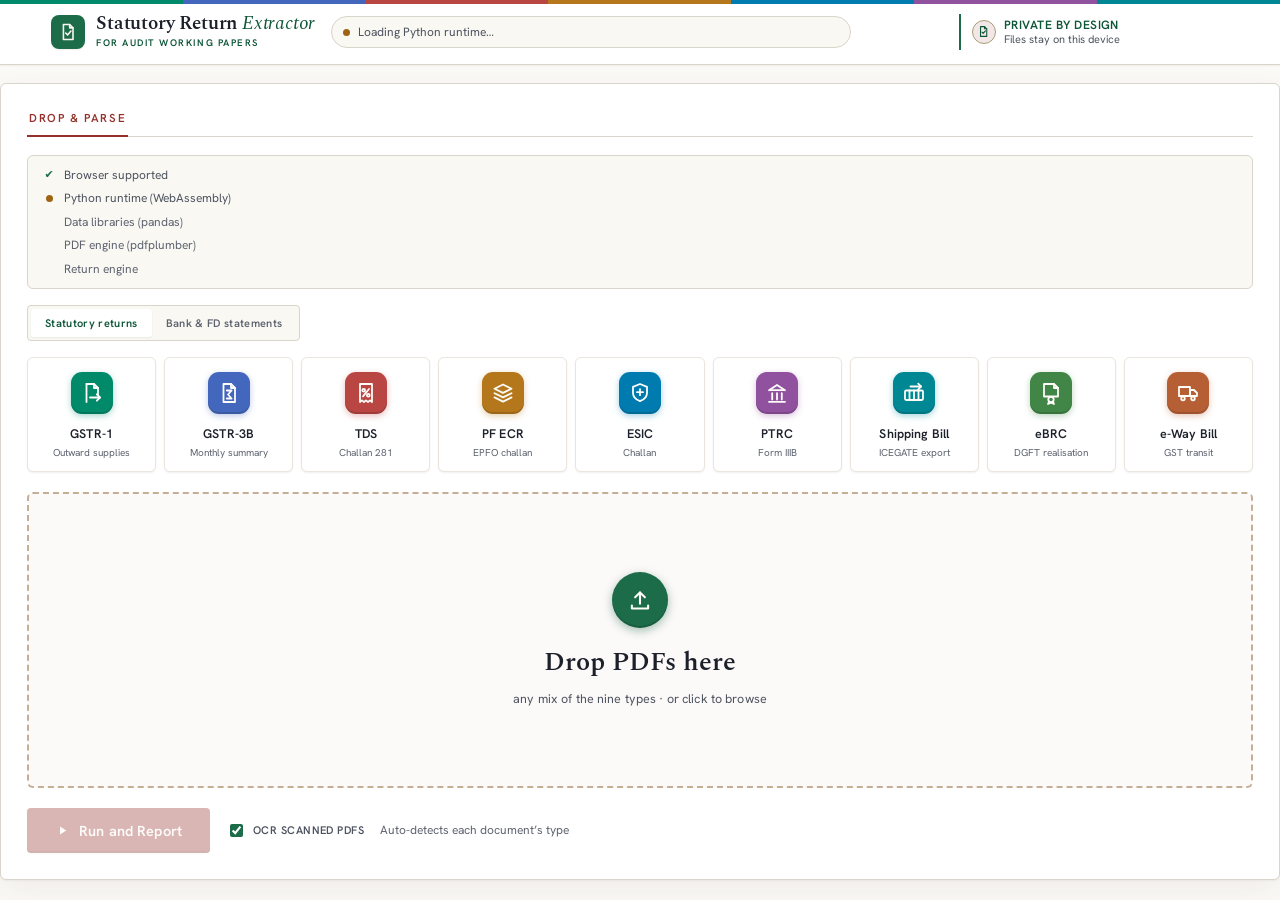
==== web_app/index.html @ 19648880 "feat: add bank statement extraction" ====
<!DOCTYPE html>
<html lang="en">
<head>
<meta charset="UTF-8">
<meta name="viewport" content="width=device-width, initial-scale=1.0">
<title>Statutory Return Extractor</title>
<meta name="description" content="Parse GSTR-1, GSTR-3B, TDS, PF, ESIC, PTRC and ICEGATE Shipping Bill PDFs into clean, verified CSV ledgers, entirely in your browser.">
<link rel="stylesheet" href="themes/prime.css">
</head>
<body>

<!-- ===== Icon sprite: one duotone glyph per document type + UI glyphs ===== -->
<svg class="sprite" aria-hidden="true" width="0" height="0" style="position:absolute">
  <defs>
    <!-- brand mark: ledger page, verified -->
    <symbol id="i-logo" viewBox="0 0 24 24">
      <path d="M6.5 3h7.5l4 4v14h-11.5z"/>
      <path d="M14 3v4h4"/>
      <path d="M9.2 13.2l2.3 2.3 4-4.6"/>
    </symbol>
    <!-- GSTR-1: outward supplies -->
    <symbol id="i-gstr1" viewBox="0 0 24 24">
      <path d="M6.5 3h7.5l4 4v6.5"/>
      <path d="M14 3v4h4"/>
      <path d="M6.5 21V3"/>
      <path d="M10 16.5h10"/>
      <path d="M16.8 13.3l3.2 3.2-3.2 3.2"/>
    </symbol>
    <!-- GSTR-3B: summary (sigma) -->
    <symbol id="i-gstr3b" viewBox="0 0 24 24">
      <path d="M6.5 3h7.5l4 4v14h-11.5z"/>
      <path d="M14 3v4h4"/>
      <path d="M9.8 9.5h4.8l-3.6 4 3.6 4H9.8"/>
    </symbol>
    <!-- TDS: challan receipt, percent -->
    <symbol id="i-tds" viewBox="0 0 24 24">
      <path d="M6 3h12v18l-2-1.6-2 1.6-2-1.6-2 1.6-2-1.6-2 1.6z"/>
      <circle cx="9.7" cy="9.2" r="1.4"/>
      <circle cx="14.3" cy="14.2" r="1.4"/>
      <path d="M15 8l-6 7.4"/>
    </symbol>
    <!-- PF: accumulation layers -->
    <symbol id="i-pf" viewBox="0 0 24 24">
      <path d="M12 3.5l8.5 4.2L12 11.9 3.5 7.7z"/>
      <path d="M3.5 12.2l8.5 4.2 8.5-4.2"/>
      <path d="M3.5 16.4l8.5 4.2 8.5-4.2"/>
    </symbol>
    <!-- ESIC: care shield -->
    <symbol id="i-esic" viewBox="0 0 24 24">
      <path d="M12 3l7 2.8v6.1c0 4-2.9 6.6-7 8.3-4.1-1.7-7-4.3-7-8.3V5.8z"/>
      <path d="M12 8.2v6"/>
      <path d="M9 11.2h6"/>
    </symbol>
    <!-- PTRC: municipal treasury -->
    <symbol id="i-ptrc" viewBox="0 0 24 24">
      <path d="M4 9.2L12 4l8 5.2"/>
      <path d="M5.5 9.2h13"/>
      <path d="M7.2 12.2v6.3M12 12.2v6.3M16.8 12.2v6.3"/>
      <path d="M4 20.8h16"/>
    </symbol>
    <!-- Shipping Bill: export container -->
    <symbol id="i-sb" viewBox="0 0 24 24">
      <rect x="3" y="9.5" width="18" height="9.5" rx="1.2"/>
      <path d="M7.5 9.5V19M12 9.5V19M16.5 9.5V19"/>
      <path d="M8.5 5.5H19"/>
      <path d="M16.2 2.7L19 5.5l-2.8 2.8"/>
    </symbol>
    <!-- e-Way Bill: goods in transit (truck) -->
    <symbol id="i-ewb" viewBox="0 0 24 24">
      <path d="M3 6h11v9H3z"/>
      <path d="M14 9h4l3 3v3h-7z"/>
      <circle cx="7" cy="17.5" r="1.8"/>
      <circle cx="17" cy="17.5" r="1.8"/>
    </symbol>
    <!-- eBRC: bank-realisation certificate, sealed -->
    <symbol id="i-ebrc" viewBox="0 0 24 24">
      <path d="M5 3h10l4 4v8.5H5z"/>
      <path d="M15 3v4h4"/>
      <circle cx="12" cy="18.5" r="2.7"/>
      <path d="M10 20.6l-1 2.4 3-1.3 3 1.3-1-2.4"/>
    </symbol>
    <symbol id="i-bank" viewBox="0 0 24 24">
      <path d="M4 9L12 4l8 5"/>
      <path d="M5 9h14M6.5 12v6M10.2 12v6M13.8 12v6M17.5 12v6M4 20h16"/>
    </symbol>
    <symbol id="i-fd" viewBox="0 0 24 24">
      <path d="M6 4h12v16H6z"/>
      <path d="M9 8h6M9 12h6M9 16h3"/>
      <circle cx="16.5" cy="16.5" r="3"/>
    </symbol>
    <!-- UI glyphs -->
    <symbol id="i-upload" viewBox="0 0 24 24">
      <path d="M12 15.5V5"/>
      <path d="M7.5 9.5L12 5l4.5 4.5"/>
      <path d="M4.5 17v2.8h15V17"/>
    </symbol>
    <symbol id="i-download" viewBox="0 0 24 24">
      <path d="M12 5v10.5"/>
      <path d="M7.5 11l4.5 4.5L16.5 11"/>
      <path d="M4.5 17v2.8h15V17"/>
    </symbol>
    <symbol id="i-csv" viewBox="0 0 24 24">
      <path d="M6.5 3h7.5l4 4v14h-11.5z"/>
      <path d="M14 3v4h4"/>
      <path d="M9.3 12h5.4M9.3 15.3h5.4M9.3 18.6h3"/>
    </symbol>
    <symbol id="i-play" viewBox="0 0 24 24">
      <path d="M8 5.5v13l10-6.5z"/>
    </symbol>
  </defs>
</svg>

<div class="edge" aria-hidden="true"></div>

<!-- ===== Top bar: brand + status + offline pledge, one slim row ===== -->
<header class="topbar">
  <div class="wrap topbar-in">
    <div class="brand">
      <span class="mark"><svg viewBox="0 0 24 24"><use href="#i-logo"/></svg></span>
      <div class="brand-txt">
        <h1 class="title">Statutory Return <em>Extractor</em></h1>
        <div class="eyebrow">For audit working papers</div>
      </div>
    </div>
    <div class="statusbar">
      <span class="dot busy" id="dot"></span>
      <span id="statusText">Loading engine…</span>
    </div>
    <div class="pledge-mini" title="Files never leave this device. No upload, no server, no network - every PDF is parsed in this browser via Python compiled to WebAssembly. Open DevTools → Network and watch it stay empty.">
      <span class="stamp" aria-hidden="true">
        <svg viewBox="0 0 24 24"><use href="#i-logo"/></svg>
      </span>
      <span class="pledge-txt">
        <b>Private by design</b>
        <span>Files stay on this device</span>
      </span>
    </div>
  </div>
</header>

<div class="wrap main-wrap">

  <!-- ===== Documents ===== -->
  <section class="sec-main" data-sec="documents">
    <div class="card drop-card">

      <div class="tabs" role="tablist" aria-label="Workspace">
        <button type="button" class="tab" id="tabDrop" role="tab" aria-selected="true" aria-controls="paneDrop">Drop &amp; parse</button>
        <button type="button" class="tab" id="tabResults" role="tab" aria-selected="false" aria-controls="paneResults" tabindex="-1" hidden>Results<span class="tab-n" id="tabResultsN"></span></button>
      </div>

      <div class="pane active" id="paneDrop" role="tabpanel" aria-labelledby="tabDrop">

      <ol id="bootDiag" class="diag" hidden></ol>

      <div class="mode-switch" role="radiogroup" aria-label="Choose document family">
        <button type="button" class="mode-btn active" data-mode="auto" role="radio" aria-checked="true">Statutory returns</button>
        <button type="button" class="mode-btn" data-mode="bank" role="radio" aria-checked="false">Bank &amp; FD statements</button>
      </div>

      <ul class="types" id="statutoryTypes" aria-label="Statutory document types handled">
        <li class="type t-gstr1"><span class="tplate"><svg viewBox="0 0 24 24"><use href="#i-gstr1"/></svg></span><b>GSTR-1</b><i>Outward supplies</i></li>
        <li class="type t-gstr3b"><span class="tplate"><svg viewBox="0 0 24 24"><use href="#i-gstr3b"/></svg></span><b>GSTR-3B</b><i>Monthly summary</i></li>
        <li class="type t-tds"><span class="tplate"><svg viewBox="0 0 24 24"><use href="#i-tds"/></svg></span><b>TDS</b><i>Challan 281</i></li>
        <li class="type t-pf"><span class="tplate"><svg viewBox="0 0 24 24"><use href="#i-pf"/></svg></span><b>PF ECR</b><i>EPFO challan</i></li>
        <li class="type t-esic"><span class="tplate"><svg viewBox="0 0 24 24"><use href="#i-esic"/></svg></span><b>ESIC</b><i>Challan</i></li>
        <li class="type t-ptrc"><span class="tplate"><svg viewBox="0 0 24 24"><use href="#i-ptrc"/></svg></span><b>PTRC</b><i>Form IIIB</i></li>
        <li class="type t-sb"><span class="tplate"><svg viewBox="0 0 24 24"><use href="#i-sb"/></svg></span><b>Shipping Bill</b><i>ICEGATE export</i></li>
        <li class="type t-ebrc"><span class="tplate"><svg viewBox="0 0 24 24"><use href="#i-ebrc"/></svg></span><b>eBRC</b><i>DGFT realisation</i></li>
        <li class="type t-ewb"><span class="tplate"><svg viewBox="0 0 24 24"><use href="#i-ewb"/></svg></span><b>e-Way Bill</b><i>GST transit</i></li>
      </ul>

      <ul class="types banking-types" id="bankingTypes" aria-label="Bank document types handled" hidden>
        <li class="type t-bank"><span class="tplate"><svg viewBox="0 0 24 24"><use href="#i-bank"/></svg></span><b>Bank Statement</b><i>Current &amp; savings</i></li>
        <li class="type t-loan"><span class="tplate"><svg viewBox="0 0 24 24"><use href="#i-bank"/></svg></span><b>Loan &amp; CC</b><i>PCFC and cash credit</i></li>
        <li class="type t-fd"><span class="tplate"><svg viewBox="0 0 24 24"><use href="#i-fd"/></svg></span><b>Fixed Deposits</b><i>Balance &amp; interest</i></li>
      </ul>

      <div id="drop" class="drop" role="button" tabindex="0" aria-label="Drop PDFs here or press Enter to browse">
        <span class="drop-ic"><svg viewBox="0 0 24 24"><use href="#i-upload"/></svg></span>
        <div class="drop-big">Drop PDFs here</div>
        <div class="drop-small" id="dropHelp">any mix of the nine types · or click to browse</div>
        <input type="file" id="picker" accept="application/pdf" multiple hidden>
      </div>

      <div id="filesBar" class="files-bar"></div>
      <div id="fileChips" class="fchips"></div>
      <div id="files" class="files"></div>

      <div class="run-row">
        <button class="btn" id="run" disabled>
          <svg viewBox="0 0 24 24" aria-hidden="true"><use href="#i-play"/></svg>
          Run and Report
        </button>
        <label class="ocr-toggle" title="Runs the bundled OCR engine in this browser only. Scanned GSTR and Shipping Bill layouts remain review-only until structured OCR is added.">
          <input type="checkbox" id="ocrEnabled" checked> OCR scanned PDFs
        </label>
        <span class="run-hint" id="runHint">Auto-detects each document’s type</span>
      </div>
      <div id="log" class="log"></div>

      </div><!-- /paneDrop -->

      <div class="pane pane-results" id="paneResults" role="tabpanel" aria-labelledby="tabResults" hidden>

        <div class="rsec">
          <div class="rsec-head">Download</div>
          <div id="results" class="results"></div>
        </div>

        <div class="rsec">
          <div class="rsec-head">Overview</div>
          <div id="kpis" class="kpis"></div>
          <div id="dashTable" class="tbl-wrap"></div>
        </div>

        <div class="rsec" id="reconSec" hidden>
          <div class="rsec-head">Reconciliation
            <span class="count" id="reconCount" aria-live="polite"></span>
          </div>
          <div id="reconTable" class="tbl-wrap"></div>
        </div>

        <div class="rsec" id="reviewSec" hidden>
          <div class="rsec-head">Review Evidence</div>
          <div id="reviewDetails" class="tbl-wrap"></div>
        </div>

        <div class="rsec">
          <div class="rsec-head">Records
            <span class="count" id="recCount" aria-live="polite"></span>
            <label class="record-filter"><select id="filterType" aria-label="Filter by return type"><option value="">All types</option></select></label>
            <label class="record-filter"><select id="filterFY" aria-label="Filter by financial year"><option value="">All years</option></select></label>
            <label class="record-filter"><select id="filterStatus" aria-label="Filter by status"><option value="">All states</option></select></label>
            <label class="flagtoggle"><input type="checkbox" id="flaggedOnly"> Flagged only</label>
          </div>
          <div id="badFiles"></div>
          <div id="recTable" class="tbl-wrap tall"></div>
        </div>

      </div><!-- /paneResults -->

    </div>
  </section>

</div><!-- /main-wrap -->

<noscript>
  <div style="max-width:640px;margin:40px auto;padding:16px;border:1px solid #c66;border-radius:8px;font-family:sans-serif">
    <b>JavaScript is disabled.</b> This tool parses PDFs entirely inside your browser and cannot work without JavaScript.
    Enable JavaScript for this site and reload.
  </div>
</noscript>
<script>
// ES5-only guard: app.js uses modern syntax and will not even parse in old
// browsers, so this check must live here and use nothing newer than ES5.
(function () {
  var msg = null;
  if (typeof WebAssembly === "undefined") {
    msg = "This browser is too old to run the in-browser PDF engine (no WebAssembly). Use a current version of Chrome, Edge, Firefox or Safari.";
  } else if (window.location.protocol === "file:") {
    msg = "Opened from a file:// URL - browsers block the engine here. Serve this folder over HTTP (e.g. `python -m http.server`) and open http://localhost:8000.";
  }
  if (msg) {
    var el = document.getElementById("statusText");
    var dot = document.getElementById("dot");
    if (el) el.textContent = msg;
    if (dot) dot.className = "dot err";
  }
})();
</script>
<script src="./pyodide/pyodide.js"></script>
<script src="./ocr/tesseract.min.js"></script>
<script src="app.js"></script>
</body>
</html>
---- web_app/themes/prime.css ----
/* ============================================================
   REGISTRY — the visual language of Indian statutory paper,
   modernised. Warm ledger stock, blue-black ink, register
   green, and the seal-maroon of a rubber stamp. One duotone
   glyph per document type. Spectral (financial serif) for
   display, Hanken Grotesk for data.
   ============================================================ */

@font-face { font-family:'Spectral'; src:url('../fonts/Spectral-400-normal-latin.woff2') format('woff2'); font-weight:400; font-style:normal; font-display:swap; }
@font-face { font-family:'Spectral'; src:url('../fonts/Spectral-500-normal-latin.woff2') format('woff2'); font-weight:500; font-style:normal; font-display:swap; }
@font-face { font-family:'Spectral'; src:url('../fonts/Spectral-600-normal-latin.woff2') format('woff2'); font-weight:600; font-style:normal; font-display:swap; }
@font-face { font-family:'Spectral'; src:url('../fonts/Spectral-700-normal-latin.woff2') format('woff2'); font-weight:700; font-style:normal; font-display:swap; }
@font-face { font-family:'Spectral'; src:url('../fonts/Spectral-400-italic-latin.woff2') format('woff2'); font-weight:400; font-style:italic; font-display:swap; }
@font-face { font-family:'Spectral'; src:url('../fonts/Spectral-300-italic-latin.woff2') format('woff2'); font-weight:300; font-style:italic; font-display:swap; }
@font-face { font-family:'Hanken Grotesk'; src:url('../fonts/HankenGrotesk-400-normal-latin.woff2') format('woff2'); font-weight:400; font-style:normal; font-display:swap; }
@font-face { font-family:'Hanken Grotesk'; src:url('../fonts/HankenGrotesk-500-normal-latin.woff2') format('woff2'); font-weight:500; font-style:normal; font-display:swap; }
@font-face { font-family:'Hanken Grotesk'; src:url('../fonts/HankenGrotesk-600-normal-latin.woff2') format('woff2'); font-weight:600; font-style:normal; font-display:swap; }

:root {
  /* clean sheet with the faintest warm cast */
  --bg:        oklch(0.986 0.005 90);
  --bg-deep:   oklch(0.970 0.008 88);
  --panel:     oklch(1 0 0);                     /* pure white card */
  --panel-2:   oklch(0.972 0.007 88);            /* zebra / hover */
  --sink:      oklch(0.978 0.006 90);            /* inset wells */
  /* ink ramp — warm blue-black, like fountain-pen ink on cream */
  --ink:       oklch(0.245 0.020 265);
  --ink-soft:  oklch(0.44 0.022 265);
  --ink-faint: oklch(0.50 0.020 265);
  /* register green: approvals, ok, the brand's quiet base */
  --green:     oklch(0.475 0.095 160);
  --green-2:   oklch(0.40 0.085 160);
  /* seal maroon: the stamp, the primary action */
  --seal:      oklch(0.46 0.135 27);
  --seal-2:    oklch(0.39 0.125 27);
  /* status */
  --ok:        var(--green);
  --amber:     oklch(0.555 0.115 68);
  --red:       oklch(0.505 0.155 26);
  /* document-type hues — deep (text/strokes) + saturated (filled plates) */
  --t-gstr1:   oklch(0.46 0.095 170);  --s-gstr1:  oklch(0.56 0.115 170);
  --t-gstr3b:  oklch(0.46 0.100 265);  --s-gstr3b: oklch(0.53 0.140 265);
  --t-tds:     oklch(0.47 0.115 25);   --s-tds:    oklch(0.55 0.150 25);
  --t-pf:      oklch(0.50 0.100 70);   --s-pf:     oklch(0.62 0.125 70);
  --t-esic:    oklch(0.47 0.100 235);  --s-esic:   oklch(0.55 0.125 235);
  --t-ptrc:    oklch(0.46 0.100 320);  --s-ptrc:   oklch(0.54 0.135 320);
  --t-sb:      oklch(0.46 0.095 205);  --s-sb:     oklch(0.56 0.115 205);
  --t-ebrc:    oklch(0.47 0.100 145);  --s-ebrc:   oklch(0.56 0.120 145);
  --t-ewb:     oklch(0.48 0.100 45);   --s-ewb:    oklch(0.58 0.125 45);
  --t-bank:    oklch(0.43 0.085 160);  --s-bank:   oklch(0.52 0.105 160);
  --t-loan:    oklch(0.43 0.090 255);  --s-loan:   oklch(0.52 0.125 255);
  --t-fd:      oklch(0.49 0.105 65);   --s-fd:     oklch(0.60 0.125 65);
  /* structure */
  --rule:      oklch(0.875 0.015 85);
  --rule-soft: oklch(0.925 0.012 85);
  --shadow:    0 1px 2px oklch(0.30 0.03 80 / .05), 0 10px 34px oklch(0.30 0.03 80 / .07);
  --shadow-sm: 0 1px 2px oklch(0.30 0.03 80 / .07);
  --radius:    6px;
  --radius-sm: 4px;
  --maxw:      1800px;
  --ease:      cubic-bezier(.22,.61,.36,1);
  --font-display:'Spectral', Georgia, serif;
  --font-body:  'Hanken Grotesk', system-ui, -apple-system, sans-serif;
}

* { box-sizing: border-box; }
html { -webkit-text-size-adjust: 100%; }
html, body { height: 100%; }
body {
  margin: 0;
  background: var(--bg);
  color: var(--ink);
  font-family: var(--font-body);
  font-size: 14px;
  line-height: 1.55;
  -webkit-font-smoothing: antialiased;
  text-rendering: optimizeLegibility;
  display: flex;
  flex-direction: column;
  min-height: 100vh;
  min-height: 100dvh;
}

/* file-folder edge: the seven type hues, always present, top of page */
.edge {
  position: fixed; inset: 0 0 auto 0; height: 4px; z-index: 10;
  background: linear-gradient(90deg,
    var(--s-gstr1) 0 14.28%, var(--s-gstr3b) 0 28.57%, var(--s-tds) 0 42.85%,
    var(--s-pf) 0 57.14%, var(--s-esic) 0 71.42%, var(--s-ptrc) 0 85.71%, var(--s-sb) 0 100%);
}

.wrap { width: 100%; max-width: var(--maxw); margin: 0 auto; padding: 0 clamp(20px, 4vw, 56px); }

/* ---- Top bar: brand + status + offline pledge, one slim row ---- */
.topbar {
  flex: none; background: var(--panel); border-bottom: 1px solid var(--rule);
  box-shadow: var(--shadow-sm);
}
.topbar-in {
  display: flex; align-items: center; gap: 16px;
  height: 64px;
}
.brand { display: flex; align-items: center; gap: 11px; flex: none; }
.mark {
  width: 34px; height: 34px; flex: none; display: grid; place-items: center;
  background: var(--green); border-radius: 8px; box-shadow: var(--shadow-sm);
}
.mark svg { width: 20px; height: 20px; fill: none; stroke: oklch(0.98 0.01 90); stroke-width: 1.9; stroke-linecap: round; stroke-linejoin: round; }
.brand-txt { display: flex; flex-direction: column; gap: 1px; }
.eyebrow {
  font-size: 9.5px; font-weight: 600; letter-spacing: .16em; text-transform: uppercase;
  color: var(--green-2); order: 2;
}
.title {
  font-family: var(--font-display); font-weight: 600; font-size: 19px;
  line-height: 1.1; letter-spacing: -.01em; margin: 0; color: var(--ink); white-space: nowrap;
}
.title em { font-style: italic; font-weight: 400; color: var(--green-2); }
.statusbar {
  display: inline-flex; align-items: center; gap: 8px;
  font-size: 12px; color: var(--ink-soft);
  padding: 6px 13px 6px 11px; background: var(--sink); border: 1px solid var(--rule);
  border-radius: 100px; flex: 1 1 260px; min-width: 0; max-width: 520px;
}
.statusbar #statusText { overflow: hidden; text-overflow: ellipsis; white-space: nowrap; }
.dot { width: 7px; height: 7px; border-radius: 50%; background: var(--ink-faint); flex: none; }
.dot.busy { background: var(--amber); animation: pulse 1.4s var(--ease) infinite; }
.dot.ok  { background: var(--ok); }
.dot.err { background: var(--red); }
@keyframes pulse { 0%,100%{ opacity:1 } 50%{ opacity:.35 } }

/* Privacy stays visible without competing with the product name. */
.pledge-mini {
  display: flex; align-items: center; gap: 8px; margin-left: auto;
  min-width: 250px; padding: 4px 0 4px 11px; flex: 0 1 270px; cursor: help;
  border-left: 2px solid var(--green);
}
.stamp {
  flex: none; width: 24px; height: 24px; border-radius: 50%;
  background: color-mix(in oklch, var(--green) 12%, var(--panel));
  border: 1px solid color-mix(in oklch, var(--green) 58%, var(--panel));
  color: var(--green-2); display: grid; place-items: center;
}
.stamp svg { width: 13px; height: 13px; fill: none; stroke: currentColor; stroke-width: 2; stroke-linecap: round; stroke-linejoin: round; }
.pledge-txt {
  display: flex; flex-direction: column; gap: 1px; min-width: 0;
  font-size: 11px; line-height: 1.2; color: var(--ink-soft);
  overflow: hidden; text-overflow: ellipsis; white-space: nowrap;
}
.pledge-txt b { color: var(--green-2); font-size: 12px; font-weight: 700; letter-spacing: .04em; line-height: 1.2; text-transform: uppercase; }
.pledge-txt span { overflow: hidden; text-overflow: ellipsis; }

/* ---- Main workspace: fills all remaining height below the topbar ---- */
.main-wrap { flex: 1; min-height: 0; display: flex; flex-direction: column; padding: 18px 0 20px; }
.sec-main { flex: 1; min-height: 0; display: flex; flex-direction: column; }

/* ---- Card ---- */
.card {
  background: var(--panel); border: 1px solid var(--rule); border-radius: var(--radius);
  padding: 26px; box-shadow: var(--shadow);
}
.drop-card { display: flex; flex-direction: column; flex: 1; min-height: 0; }

/* ---- Workspace tabs: Drop | Files ---- */
.tabs { display: flex; gap: 24px; margin: -6px 0 18px; border-bottom: 1.5px solid var(--rule); }
.tab {
  appearance: none; background: none; border: none; cursor: pointer;
  padding: 6px 2px 10px; margin-bottom: -1.5px;
  font-family: var(--font-body); font-size: 11.5px; font-weight: 600; letter-spacing: .14em;
  text-transform: uppercase; color: var(--ink-faint);
  border-bottom: 2px solid transparent;
  transition: color .15s var(--ease), border-color .15s var(--ease);
}
.tab:hover { color: var(--ink-soft); }
.tab[aria-selected="true"] { color: var(--seal); border-bottom-color: var(--seal); }
.tab:focus-visible { outline: 2px solid var(--green); outline-offset: 2px; }
.tab-n {
  display: inline-block; margin-left: 7px; padding: 1px 8px; border-radius: 100px;
  font-size: 10px; font-variant-numeric: tabular-nums; letter-spacing: .02em;
  color: var(--seal); background: color-mix(in oklch, var(--seal) 10%, var(--panel));
  border: 1px solid color-mix(in oklch, var(--seal) 28%, var(--panel));
}
.tab-n:empty { display: none; }
.tab-n.tick { animation: tick .35s var(--ease); }
@keyframes tick { 40% { transform: scale(1.22); } }
.tab[hidden] { display: none; }
.pane { display: none; }
.pane.active { display: flex; flex-direction: column; flex: 1; min-height: 0; }
/* results live inside the card: the pane scrolls, the page never does */
.pane-results.active { overflow-y: auto; overscroll-behavior: contain; padding-right: 4px; }
.rsec { margin-top: 28px; }
.rsec:first-child { margin-top: 2px; }
.rsec-head {
  display: flex; align-items: center; gap: 12px;
  font-size: 11px; font-weight: 600; letter-spacing: .14em; text-transform: uppercase;
  color: var(--ink-soft); padding-bottom: 8px; margin-bottom: 14px;
  border-bottom: 1.5px solid var(--rule);
}

/* ---- Boot diagnostics: visible ✔/⏳/✖ checklist for the engine load ---- */
.diag {
  list-style: none; margin: 0 0 16px; padding: 10px 14px;
  background: var(--sink); border: 1px solid var(--rule); border-radius: var(--radius);
  font-size: 12px; display: flex; flex-direction: column; gap: 5px;
}
.diag-step { display: flex; align-items: center; gap: 8px; color: var(--ink-faint); }
.diag-step.busy { color: var(--ink-soft); }
.diag-step.ok   { color: var(--ink-soft); }
.diag-step.err  { color: var(--red); font-weight: 600; }
.diag-mark {
  flex: none; width: 14px; text-align: center; font-size: 11px;
  color: var(--ok);
}
.diag-step.busy .diag-mark {
  width: 7px; height: 7px; margin: 0 3.5px; border-radius: 50%;
  background: var(--amber); animation: pulse 1.4s var(--ease) infinite;
}
.diag-step.err .diag-mark { color: var(--red); }
.diag-reason { margin-left: 22px; font-size: 11px; color: var(--ink-faint); font-weight: 400; }

/* ---- Parser family switch ---- */
.mode-switch {
  align-self: flex-start; display: inline-flex; padding: 3px; margin: 0 0 16px;
  border: 1px solid var(--rule); border-radius: var(--radius-sm); background: var(--sink);
}
.mode-btn {
  appearance: none; border: 0; border-radius: 3px; background: transparent; cursor: pointer;
  padding: 7px 14px; color: var(--ink-faint); font-family: var(--font-body);
  font-size: 11px; font-weight: 600; letter-spacing: .03em;
}
.mode-btn:hover { color: var(--ink); }
.mode-btn.active { color: var(--green-2); background: var(--panel); box-shadow: var(--shadow-sm); }
.mode-btn:focus-visible { outline: 2px solid var(--green); outline-offset: 2px; }
.mode-btn:disabled { cursor: wait; opacity: .55; }

/* ---- Document-type tile grid: the identity ---- */
.types {
  display: grid; grid-template-columns: repeat(9, 1fr); gap: 8px;
  list-style: none; margin: 0 0 20px; padding: 0;
}
.type {
  --t: var(--ink); --s: var(--ink);
  display: flex; flex-direction: column; align-items: center; text-align: center; gap: 1px;
  padding: 14px 8px 11px; border-radius: var(--radius);
  background: var(--panel);
  border: 1px solid var(--rule-soft);
  box-shadow: var(--shadow-sm);
  transition: transform .16s var(--ease), box-shadow .16s var(--ease), border-color .16s var(--ease);
  animation: rise .45s var(--ease) both;
}
.type:hover { transform: translateY(-2px); box-shadow: var(--shadow); border-color: color-mix(in oklch, var(--s) 35%, var(--panel)); }
.type:nth-child(1) { animation-delay: .03s } .type:nth-child(2) { animation-delay: .06s }
.type:nth-child(3) { animation-delay: .09s } .type:nth-child(4) { animation-delay: .12s }
.type:nth-child(5) { animation-delay: .15s } .type:nth-child(6) { animation-delay: .18s }
.type:nth-child(7) { animation-delay: .21s }
/* filled icon plate — the saturated identity block */
.tplate {
  width: 42px; height: 42px; margin-bottom: 9px; flex: none;
  display: grid; place-items: center; border-radius: 11px;
  background: var(--s);
  box-shadow: inset 0 -2px 0 oklch(0 0 0 / .14), 0 2px 6px color-mix(in oklch, var(--s) 35%, transparent);
}
.tplate svg {
  width: 24px; height: 24px;
  fill: none; stroke: oklch(0.99 0.005 90); stroke-width: 1.8; stroke-linecap: round; stroke-linejoin: round;
}
.type b { font-size: 12.5px; font-weight: 600; color: var(--ink); letter-spacing: .01em; }
.type i { font-style: normal; font-size: 10px; color: var(--ink-faint); }
.t-gstr1  { --t: var(--t-gstr1); --s: var(--s-gstr1) }
.t-gstr3b { --t: var(--t-gstr3b); --s: var(--s-gstr3b) }
.t-tds    { --t: var(--t-tds); --s: var(--s-tds) }
.t-pf     { --t: var(--t-pf); --s: var(--s-pf) }
.t-esic   { --t: var(--t-esic); --s: var(--s-esic) }
.t-ptrc   { --t: var(--t-ptrc); --s: var(--s-ptrc) }
.t-sb     { --t: var(--t-sb); --s: var(--s-sb) }
.t-ebrc   { --t: var(--t-ebrc); --s: var(--s-ebrc) }
.t-ewb    { --t: var(--t-ewb); --s: var(--s-ewb) }
.t-bank   { --t: var(--t-bank); --s: var(--s-bank) }
.t-loan   { --t: var(--t-loan); --s: var(--s-loan) }
.t-fd     { --t: var(--t-fd); --s: var(--s-fd) }
.types.banking-types { grid-template-columns: repeat(3, minmax(180px, 1fr)); }
.types[hidden] { display: none; }
@media (max-width: 880px) {
  .types { display: flex; flex-wrap: wrap; }
  .type { flex-direction: row; text-align: left; padding: 8px 14px 8px 8px; gap: 9px; }
  .tplate { width: 32px; height: 32px; margin: 0; border-radius: 8px; }
  .tplate svg { width: 18px; height: 18px; }
  .type i { display: none; }
}

/* ---- Drop zone: the hero ---- */
.drop {
  position: relative; flex: 1; min-height: 200px;
  display: flex; flex-direction: column; align-items: center; justify-content: center;
  border: 2px dashed color-mix(in oklch, var(--green) 45%, var(--panel));
  border-radius: var(--radius);
  background: color-mix(in oklch, var(--green) 3%, var(--panel));
  padding: 30px 24px; text-align: center; cursor: pointer;
  transition: border-color .18s var(--ease), background .18s var(--ease), transform .18s var(--ease);
}
.drop:hover, .drop.over { border-color: var(--green); background: color-mix(in oklch, var(--green) 7%, var(--panel)); }
.drop.over { transform: scale(1.004); }
.drop:focus-visible { outline: 2px solid var(--green); outline-offset: 3px; }
.drop-ic {
  width: 56px; height: 56px; margin: 0 auto 14px; display: grid; place-items: center;
  background: var(--green); border-radius: 50%;
  box-shadow: inset 0 -2px 0 oklch(0 0 0 / .15), 0 3px 10px color-mix(in oklch, var(--green) 40%, transparent);
  transition: transform .18s var(--ease);
}
.drop:hover .drop-ic, .drop.over .drop-ic { transform: translateY(-2px); }
.drop-ic svg { width: 26px; height: 26px; fill: none; stroke: oklch(0.99 0.005 90); stroke-width: 1.9; stroke-linecap: round; stroke-linejoin: round; }
.drop-big { font-family: var(--font-display); font-size: 26px; font-weight: 600; color: var(--ink); }
.drop-small { margin-top: 7px; font-size: 12.5px; color: var(--ink-soft); letter-spacing: .01em; }
/* once files are picked the ceremony is over: collapse to a slim strip */
.has-files .drop {
  flex: none; min-height: 0; flex-direction: row; justify-content: flex-start;
  gap: 14px; padding: 13px 18px; text-align: left;
}
.has-files .drop-ic { width: 36px; height: 36px; margin: 0; }
.has-files .drop-ic svg { width: 18px; height: 18px; }
.has-files .drop-big { font-family: var(--font-body); font-size: 14px; font-weight: 600; }
.has-files .drop-small { margin: 0 0 0 auto; }

/* ---- Picked files ---- */
.files-bar {
  display: flex; justify-content: space-between; align-items: baseline; gap: 12px;
  margin-top: 16px;
}
.files-bar:empty { display: none; }
/* aggregate per-type chips: "58 TDS · 4 review" at a glance */
.fchips { display: flex; flex-wrap: wrap; gap: 6px; margin-top: 12px; }
.fchips:empty { display: none; }
.fchip {
  display: inline-flex; align-items: center; gap: 5px;
  font-size: 10.5px; font-weight: 600; letter-spacing: .05em; text-transform: uppercase;
  padding: 3px 10px; border-radius: 100px;
  color: var(--t, var(--ink-soft));
  background: color-mix(in oklch, var(--s, var(--ink-faint)) 10%, var(--panel));
  border: 1px solid color-mix(in oklch, var(--s, var(--ink-faint)) 30%, var(--panel));
  font-variant-numeric: tabular-nums;
}
.fchip.review { --t: var(--amber); --s: var(--amber); }
.fchip.err    { --t: var(--red);   --s: var(--red); }
.files-n { font-size: 12px; color: var(--ink-faint); font-variant-numeric: tabular-nums; }
.clear-all {
  appearance: none; background: none; border: none; padding: 0; cursor: pointer;
  font-family: var(--font-body); font-size: 11px; font-weight: 600; letter-spacing: .06em;
  text-transform: uppercase; color: var(--ink-soft); text-decoration: underline;
  text-underline-offset: 3px; text-decoration-color: var(--rule);
}
.clear-all:hover { color: var(--red); text-decoration-color: currentColor; }
.clear-all:focus-visible { outline: 2px solid var(--green); outline-offset: 2px; }
.files {
  display: flex; flex-direction: column; gap: 1px; margin-top: 12px;
  flex: 0 1 auto; min-height: 90px;
  max-height: 300px; overflow-y: auto; overscroll-behavior: contain;
  padding-right: 2px;
}
.files:empty { display: none; }
.f {
  display: flex; align-items: center; gap: 12px;
  padding: 8px 12px; background: var(--panel-2); border: 1px solid var(--rule-soft);
  border-radius: var(--radius-sm); font-size: 13px;
}
.f .nm { flex: 1; overflow: hidden; text-overflow: ellipsis; white-space: nowrap; }
.f .sz { color: var(--ink-faint); font-variant-numeric: tabular-nums; flex: none; }
.f .rm {
  appearance: none; flex: none; cursor: pointer; background: none; border: none;
  width: 22px; height: 22px; line-height: 1; border-radius: var(--radius-sm);
  color: var(--ink-faint); font-size: 15px; padding: 0;
  transition: color .15s var(--ease), background .15s var(--ease);
}
.f .rm:hover { color: var(--red); background: var(--sink); }
.f .rm:focus-visible { outline: 2px solid var(--green); outline-offset: 1px; }
/* detected-type badge: glyph in its hue, filled after a run */
.ftag {
  flex: none; display: inline-flex; align-items: center; gap: 6px;
  font-size: 10px; font-weight: 600; letter-spacing: .07em; text-transform: uppercase;
  padding: 3px 9px 3px 5px; border-radius: 100px;
  color: var(--t, var(--ink-faint));
  background: color-mix(in oklch, var(--s, var(--ink-faint)) 10%, var(--panel));
  border: 1px solid color-mix(in oklch, var(--s, var(--ink-faint)) 32%, var(--panel));
}
.ftag svg { width: 13px; height: 13px; fill: none; stroke: var(--s, var(--ink-faint)); stroke-width: 2; stroke-linecap: round; stroke-linejoin: round; }
.ftag.err { --t: var(--red); --s: var(--red); }

/* ---- Run row + log ---- */
.run-row { display: flex; align-items: center; gap: 16px; margin-top: 20px; }
.ocr-toggle {
  display: inline-flex; align-items: center; gap: 7px; cursor: pointer;
  font-size: 11px; font-weight: 600; letter-spacing: .04em; text-transform: uppercase; color: var(--ink-soft);
  user-select: none;
}
.ocr-toggle input { accent-color: var(--green); cursor: pointer; }
.btn {
  appearance: none; cursor: pointer; border: none;
  display: inline-flex; align-items: center; gap: 9px;
  background: var(--seal); color: oklch(0.98 0.008 85);
  font-family: var(--font-body); font-weight: 600;
  font-size: 14.5px; letter-spacing: .01em; padding: 13px 28px; border-radius: var(--radius-sm);
  box-shadow: var(--shadow-sm), inset 0 -2px 0 oklch(0 0 0 / .18);
  transition: transform .15s var(--ease), background .18s var(--ease), box-shadow .18s var(--ease);
}
.btn svg { width: 15px; height: 15px; fill: currentColor; stroke: none; }
.btn:hover:not(:disabled) { background: var(--seal-2); transform: translateY(-1px); box-shadow: var(--shadow), inset 0 -2px 0 oklch(0 0 0 / .18); }
.btn:active:not(:disabled) { transform: translateY(0); }
.btn:focus-visible { outline: 2px solid var(--seal); outline-offset: 3px; }
.btn:disabled { opacity: .35; cursor: not-allowed; }
.run-hint { font-size: 12px; color: var(--ink-faint); }
.log {
  display: none; font-family: ui-monospace, 'Cascadia Code', Menlo, monospace; font-size: 12px;
  line-height: 1.7; color: var(--ink-soft); background: var(--sink); border: 1px solid var(--rule-soft);
  border-radius: var(--radius-sm); padding: 12px 14px; margin-top: 14px;
  max-height: 132px; overflow: auto; white-space: pre-wrap;
}
.log.show { display: block; }

/* ---- KPI row ---- */
.kpis {
  display: grid; grid-template-columns: repeat(auto-fit, minmax(120px, 1fr)); gap: 1px;
  background: var(--rule); border: 1px solid var(--rule); border-radius: var(--radius-sm);
  overflow: hidden; margin-bottom: 24px;
}
.kpi { background: var(--panel); padding: 20px 18px; }
.kpi-v { font-family: var(--font-display); font-size: 34px; font-weight: 600; line-height: 1; letter-spacing: -.02em; font-variant-numeric: tabular-nums; }
.kpi-l { margin-top: 10px; font-size: 10.5px; font-weight: 600; letter-spacing: .12em; text-transform: uppercase; color: var(--ink-faint); }
.kpi.ok .kpi-v { color: var(--ok); }
.kpi.review .kpi-v { color: var(--amber); }
.kpi.error .kpi-v { color: var(--red); }
.kpi.clickable { cursor: pointer; transition: background .15s var(--ease); }
.kpi.clickable:hover { background: var(--panel-2); }
.kpi.clickable:focus-visible { outline: 2px solid var(--green); outline-offset: -2px; }

/* ---- Tables ---- */
.tbl-wrap { overflow-x: auto; }
.tbl-wrap.tall { max-height: 62vh; overflow-y: auto; }
.tbl-wrap.tall thead th { position: sticky; top: 0; background: var(--panel); z-index: 1; }
.tbl { width: 100%; border-collapse: collapse; font-size: 13px; }
.tbl th {
  text-align: left; font-size: 10.5px; font-weight: 600; letter-spacing: .1em; text-transform: uppercase;
  color: var(--ink-faint); padding: 10px 12px; border-bottom: 1.5px solid var(--ink); white-space: nowrap;
}
.tbl td { padding: 10px 12px; border-bottom: 1px solid var(--rule-soft); white-space: nowrap; color: var(--ink); }
.tbl tbody tr:last-child td { border-bottom: none; }
.tbl tbody tr:hover { background: var(--panel-2); }
.tbl td.num { text-align: right; font-variant-numeric: tabular-nums; }
.tbl td.rev { color: var(--amber); font-weight: 600; }
.tbl td.err { color: var(--red); font-weight: 600; }
.tbl .flags { color: var(--ink-soft); font-size: 12px; white-space: normal; }
.tbl .ell { max-width: 180px; overflow: hidden; text-overflow: ellipsis; }
.tbl .src { color: var(--ink-faint); }
.tbl .ref { max-width: 130px; font-variant-numeric: tabular-nums; color: var(--ink-soft); }
.tbl .audit-score { color: var(--ink-soft); font-size: 12px; }
.evidence-btn {
  appearance: none; border: 1px solid var(--rule); border-radius: 4px; background: var(--panel);
  padding: 3px 8px; cursor: pointer; color: var(--green-2); font-family: var(--font-body);
  font-size: 10px; font-weight: 600; letter-spacing: .04em; text-transform: uppercase;
}
.evidence-btn:hover { border-color: var(--green); background: var(--panel-2); }
.evidence-btn:focus-visible { outline: 2px solid var(--green); outline-offset: 2px; }
.review-detail { border-bottom: 1px solid var(--rule-soft); padding: 10px 0; }
.review-detail:last-child { border-bottom: 0; }
.review-detail summary { cursor: pointer; color: var(--ink); font-size: 13px; }
.review-detail summary .pill { margin-right: 6px; }
.review-detail ul { margin: 10px 0; padding-left: 20px; color: var(--ink-soft); font-size: 13px; }
.review-meta { color: var(--ink-faint); font-size: 12px; margin-top: 10px; }
/* mini type glyph inside Return cells */
.tcell { display: inline-flex; align-items: center; gap: 7px; }
.tcell svg { width: 15px; height: 15px; flex: none; fill: none; stroke: var(--s, var(--ink-soft)); stroke-width: 1.9; stroke-linecap: round; stroke-linejoin: round; }

/* ---- Document-kind badges (Return / Challan / Payment / Arrears) ---- */
.kcell {
  display: inline-block; padding: 1px 8px; border-radius: 5px;
  font-size: 10px; font-weight: 600; letter-spacing: .04em;
  border: 1px solid var(--rule); color: var(--ink-soft); background: var(--sink);
}
.kcell.k-return  { color: var(--green-2); border-color: color-mix(in oklch, var(--green-2) 35%, var(--panel)); background: color-mix(in oklch, var(--green-2) 8%, var(--panel)); }
.kcell.k-challan { color: var(--seal);    border-color: color-mix(in oklch, var(--seal) 35%, var(--panel));    background: color-mix(in oklch, var(--seal) 8%, var(--panel)); }
.kcell.k-payment { color: var(--amber);   border-color: color-mix(in oklch, var(--amber) 38%, var(--panel));   background: color-mix(in oklch, var(--amber) 12%, var(--panel)); }
.kcell.k-arrears { color: var(--ink-faint); }

/* ---- Status pills ---- */
.pill {
  display: inline-block; padding: 2px 9px; font-size: 10.5px; font-weight: 600; letter-spacing: .04em;
  border-radius: 100px; border: 1px solid currentColor; color: var(--ink-faint);
}
.pill.ok     { color: var(--ok);    background: color-mix(in oklch, var(--ok) 9%, var(--panel)); }
.pill.review { color: var(--amber); background: color-mix(in oklch, var(--amber) 12%, var(--panel)); }
.pill.error  { color: var(--red);   background: color-mix(in oklch, var(--red) 9%, var(--panel)); }

/* ---- Records count ---- */
.count { font-size: 11.5px; color: var(--ink-faint); font-variant-numeric: tabular-nums; white-space: nowrap; }

/* ---- Unreadable files ---- */
#badFiles:not(:empty) { margin-bottom: 18px; }
.bad-head {
  font-size: 10.5px; font-weight: 600; letter-spacing: .1em; text-transform: uppercase;
  color: var(--ink-faint); padding-bottom: 8px; border-bottom: 1.5px solid var(--rule);
}
.bad {
  display: flex; align-items: baseline; gap: 12px; padding: 9px 0;
  border-bottom: 1px solid var(--rule-soft); font-size: 12.5px;
}
.bad .pill { flex: none; }
.bad-nm { flex: none; max-width: 220px; overflow: hidden; text-overflow: ellipsis; white-space: nowrap; }
.bad-why { color: var(--ink-soft); }

/* ---- Flagged-only toggle ---- */
.flagtoggle {
  margin-left: auto; display: inline-flex; align-items: center; gap: 7px; cursor: pointer;
  font-size: 11px; font-weight: 600; letter-spacing: .04em; text-transform: uppercase; color: var(--ink-soft);
  user-select: none;
}
.flagtoggle input { accent-color: var(--green); cursor: pointer; }
.record-filter select {
  min-height: 28px; max-width: 130px; border: 1px solid var(--rule); border-radius: 4px;
  background: var(--panel); color: var(--ink-soft); padding: 3px 22px 3px 7px;
  font-family: var(--font-body); font-size: 10px; font-weight: 600; letter-spacing: .03em;
  text-transform: uppercase;
}
.record-filter select:focus-visible { outline: 2px solid var(--green); outline-offset: 2px; }

/* ---- Downloads ---- */
.results { display: none; flex-direction: column; border: 1px solid var(--rule-soft); border-radius: var(--radius-sm); }
.results.show { display: flex; }
.dl {
  display: flex; align-items: center; gap: 16px;
  padding: 16px 22px; border-bottom: 1px solid var(--rule-soft);
}
.dl:last-child { border-bottom: none; }
.dl-ic {
  width: 38px; height: 38px; flex: none; display: grid; place-items: center;
  background: var(--sink); border: 1px solid var(--rule-soft); border-radius: var(--radius-sm);
}
.dl-ic svg { width: 20px; height: 20px; fill: none; stroke: var(--green-2); stroke-width: 1.7; stroke-linecap: round; stroke-linejoin: round; }
.dl .n { flex: 1; font-family: var(--font-display); font-size: 16px; font-weight: 500; color: var(--ink); }
.dl .n .s { display: block; margin-top: 3px; font-family: var(--font-body); font-size: 11.5px; font-weight: 400; color: var(--ink-faint); letter-spacing: 0; }
.dl a {
  flex: none; text-decoration: none; font-size: 12.5px; font-weight: 600; color: var(--green-2);
  border: 1px solid var(--rule); border-radius: var(--radius-sm); padding: 8px 16px;
  transition: border-color .16s var(--ease), color .16s var(--ease), background .16s var(--ease);
}
.dl a:hover { border-color: var(--green); color: var(--green); background: var(--panel-2); }
.dl a:focus-visible { outline: 2px solid var(--green); outline-offset: 2px; }
/* everything-in-one-zip row sits on top, visually primary */
.dl-all { background: color-mix(in oklch, var(--green) 5%, var(--panel)); border-bottom: 1px solid var(--rule); }
.dl-all .dl-ic { background: var(--green); border-color: var(--green); }
.dl-all .dl-ic svg { stroke: oklch(0.99 0.005 90); }
.dl-all .btn {
  padding: 10px 20px; font-size: 13px;
  color: oklch(0.98 0.008 85); border: none;
}
.dl-all .btn:hover { color: oklch(0.98 0.008 85); border-color: transparent; background: var(--seal-2); }
.dl-all .btn svg { fill: none; stroke: currentColor; stroke-width: 1.9; stroke-linecap: round; stroke-linejoin: round; }

/* ---- Reveal on state change ---- */
.pane-results.active { animation: rise .4s var(--ease) both; }
@keyframes rise { from { opacity: 0; transform: translateY(8px); } to { opacity: 1; transform: none; } }

/* ---- Responsive ---- */
@media (max-width: 1020px) {
  .drop-card { flex: none; }
  .pane-results.active { overflow: visible; padding-right: 0; }
  .drop { min-height: 170px; }
}
@media (max-width: 780px) {
  .topbar-in { height: auto; flex-wrap: wrap; padding: 12px 0; row-gap: 10px; }
  .pledge-mini { margin-left: 0; order: 3; flex-basis: 100%; }
  .pledge-txt { max-width: none; white-space: normal; }
}
@media (max-width: 560px) {
  .card { padding: 18px; }
  .title { font-size: 16px; }
  .has-files .drop { flex-wrap: wrap; }
  .has-files .drop-small { margin: 0; flex-basis: 100%; }
  .dl-all { flex-wrap: wrap; }
  .run-row { flex-direction: column; align-items: stretch; }
  .rsec-head { flex-wrap: wrap; }
  .record-filter { flex: 1 1 30%; }
  .record-filter select { width: 100%; max-width: none; }
  .flagtoggle { margin-left: 0; }
  .btn { justify-content: center; }
  .mode-switch { align-self: stretch; }
  .mode-btn { flex: 1; padding-inline: 8px; }
}
/* short laptop screens: shave vertical chrome so the workspace still fits one screen */
@media (min-width: 1021px) and (max-height: 820px) {
  .topbar-in { height: 56px; }
  .type { padding: 10px 8px 8px; }
  .tplate { width: 36px; height: 36px; margin-bottom: 7px; }
  .tplate svg { width: 20px; height: 20px; }
  .drop { min-height: 150px; }
  .drop-ic { width: 46px; height: 46px; margin-bottom: 10px; }
  .drop-big { font-size: 22px; }
  .main-wrap { padding: 14px 0 16px; }
  .files { max-height: 180px; }
  .log { max-height: 96px; }
}
@media (prefers-reduced-motion: reduce) {
  * { animation: none !important; transition: none !important; }
}
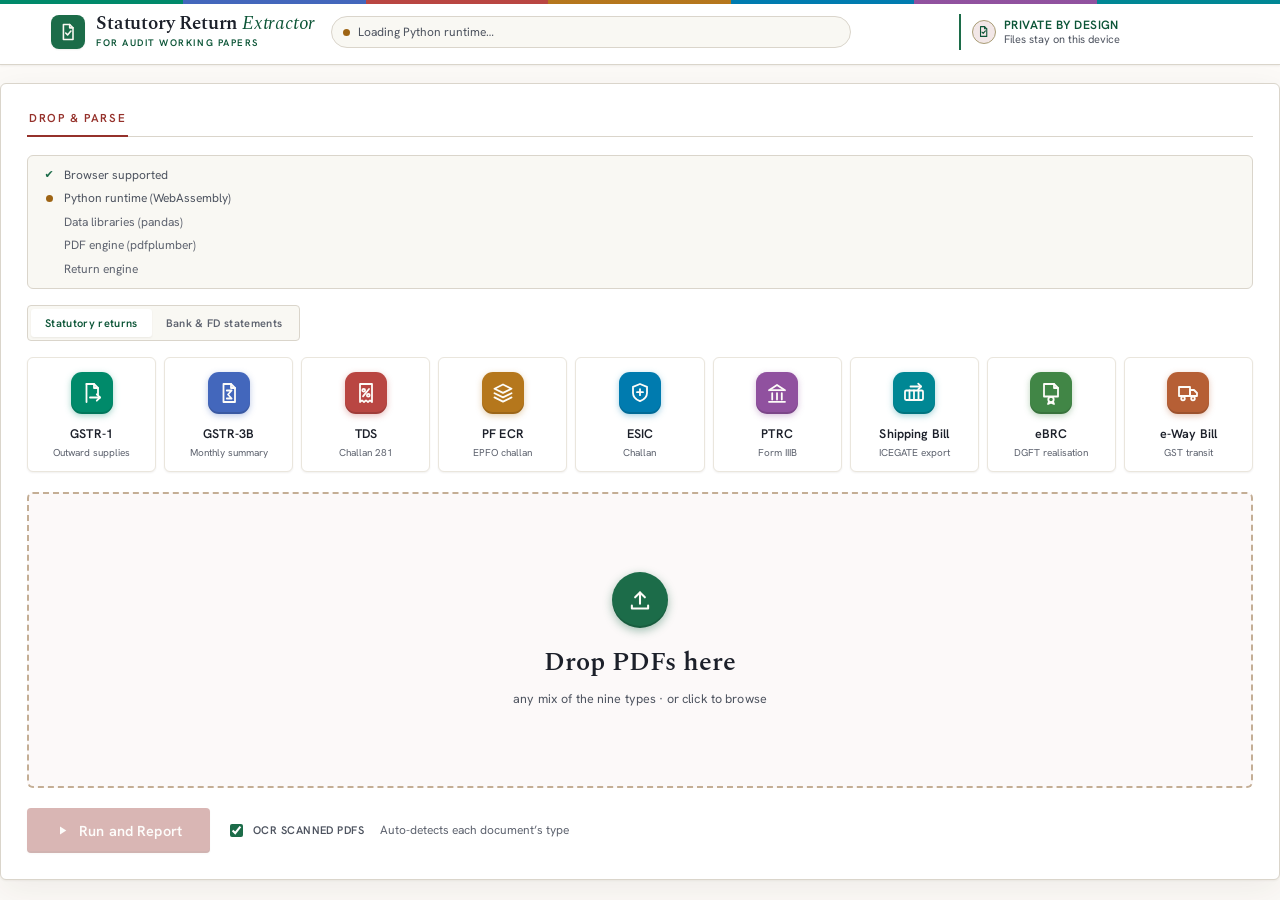
==== commit 7c4c8b9e: "fix: skip scanned shipping bills" ====
--- a/web_app/index.html
+++ b/web_app/index.html
@@ -192,7 +192,7 @@
           <svg viewBox="0 0 24 24" aria-hidden="true"><use href="#i-play"/></svg>
           Run and Report
         </button>
-        <label class="ocr-toggle" title="Runs the bundled OCR engine in this browser only. Scanned GSTR and Shipping Bill layouts remain review-only until structured OCR is added.">
+        <label class="ocr-toggle" title="Runs the bundled OCR engine in this browser only. Scanned Shipping Bills are skipped because their tables and claim values cannot be verified safely.">
           <input type="checkbox" id="ocrEnabled" checked> OCR scanned PDFs
         </label>
         <span class="run-hint" id="runHint">Auto-detects each document’s type</span>
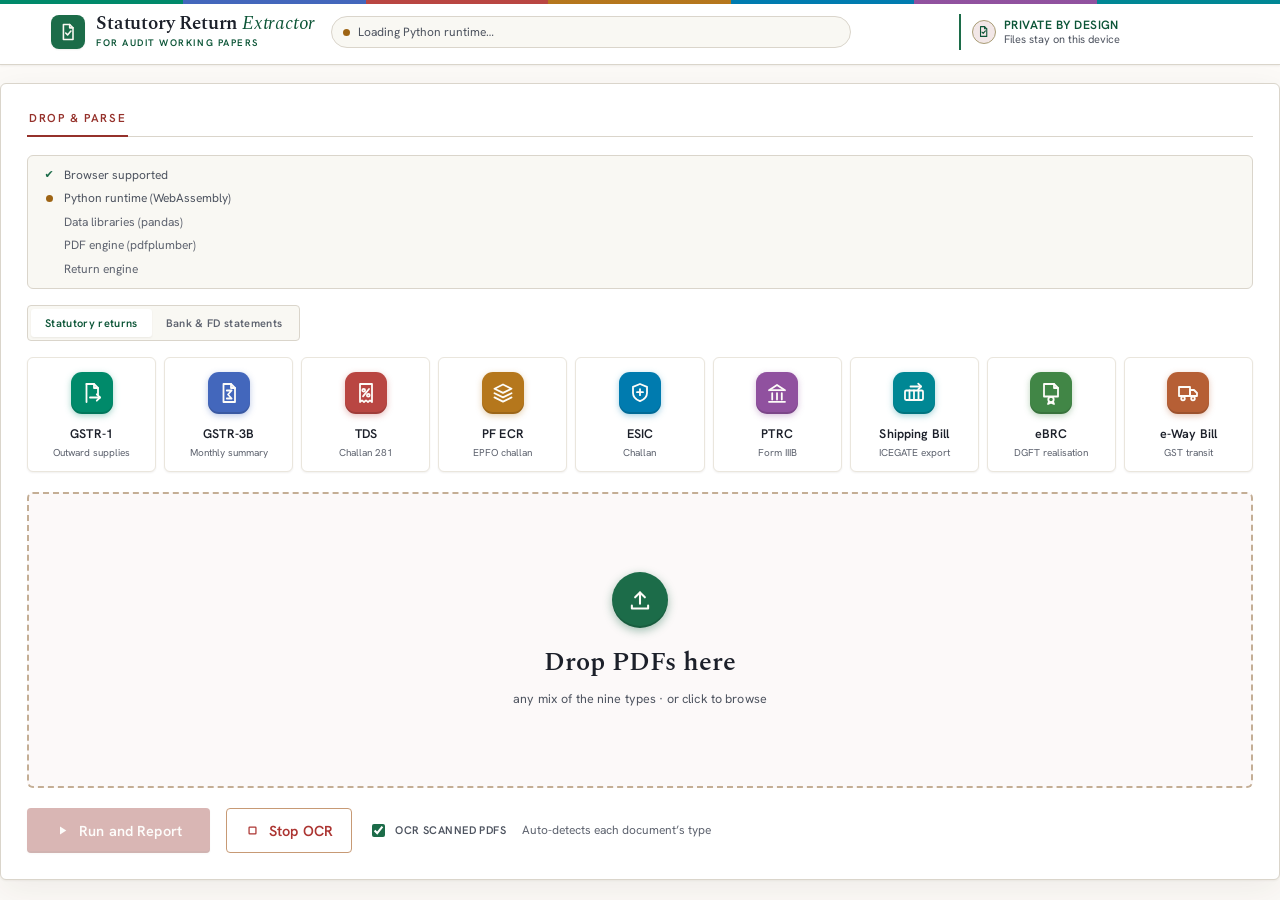
==== commit f8305d57: "perf: stop OCR after shipping bill probe" ====
--- a/web_app/index.html
+++ b/web_app/index.html
@@ -106,6 +106,9 @@
     </symbol>
     <symbol id="i-play" viewBox="0 0 24 24">
       <path d="M8 5.5v13l10-6.5z"/>
+    </symbol>
+    <symbol id="i-stop" viewBox="0 0 24 24">
+      <rect x="6.5" y="6.5" width="11" height="11" rx="1"/>
     </symbol>
   </defs>
 </svg>
@@ -191,6 +194,10 @@
         <button class="btn" id="run" disabled>
           <svg viewBox="0 0 24 24" aria-hidden="true"><use href="#i-play"/></svg>
           Run and Report
+        </button>
+        <button class="btn cancel-ocr" id="cancelOcr" type="button" hidden>
+          <svg viewBox="0 0 24 24" aria-hidden="true"><use href="#i-stop"/></svg>
+          Stop OCR
         </button>
         <label class="ocr-toggle" title="Runs the bundled OCR engine in this browser only. Scanned Shipping Bills are skipped because their tables and claim values cannot be verified safely.">
           <input type="checkbox" id="ocrEnabled" checked> OCR scanned PDFs
--- a/web_app/themes/prime.css
+++ b/web_app/themes/prime.css
@@ -406,6 +406,15 @@
 .btn:active:not(:disabled) { transform: translateY(0); }
 .btn:focus-visible { outline: 2px solid var(--seal); outline-offset: 3px; }
 .btn:disabled { opacity: .35; cursor: not-allowed; }
+.cancel-ocr {
+  padding: 12px 18px; color: var(--red); background: var(--panel);
+  border: 1px solid color-mix(in oklch, var(--red) 42%, var(--rule));
+  box-shadow: none;
+}
+.cancel-ocr svg { fill: none; stroke: currentColor; stroke-width: 2; }
+.cancel-ocr:hover:not(:disabled) {
+  color: var(--panel); background: var(--red); box-shadow: var(--shadow-sm);
+}
 .run-hint { font-size: 12px; color: var(--ink-faint); }
 .log {
   display: none; font-family: ui-monospace, 'Cascadia Code', Menlo, monospace; font-size: 12px;
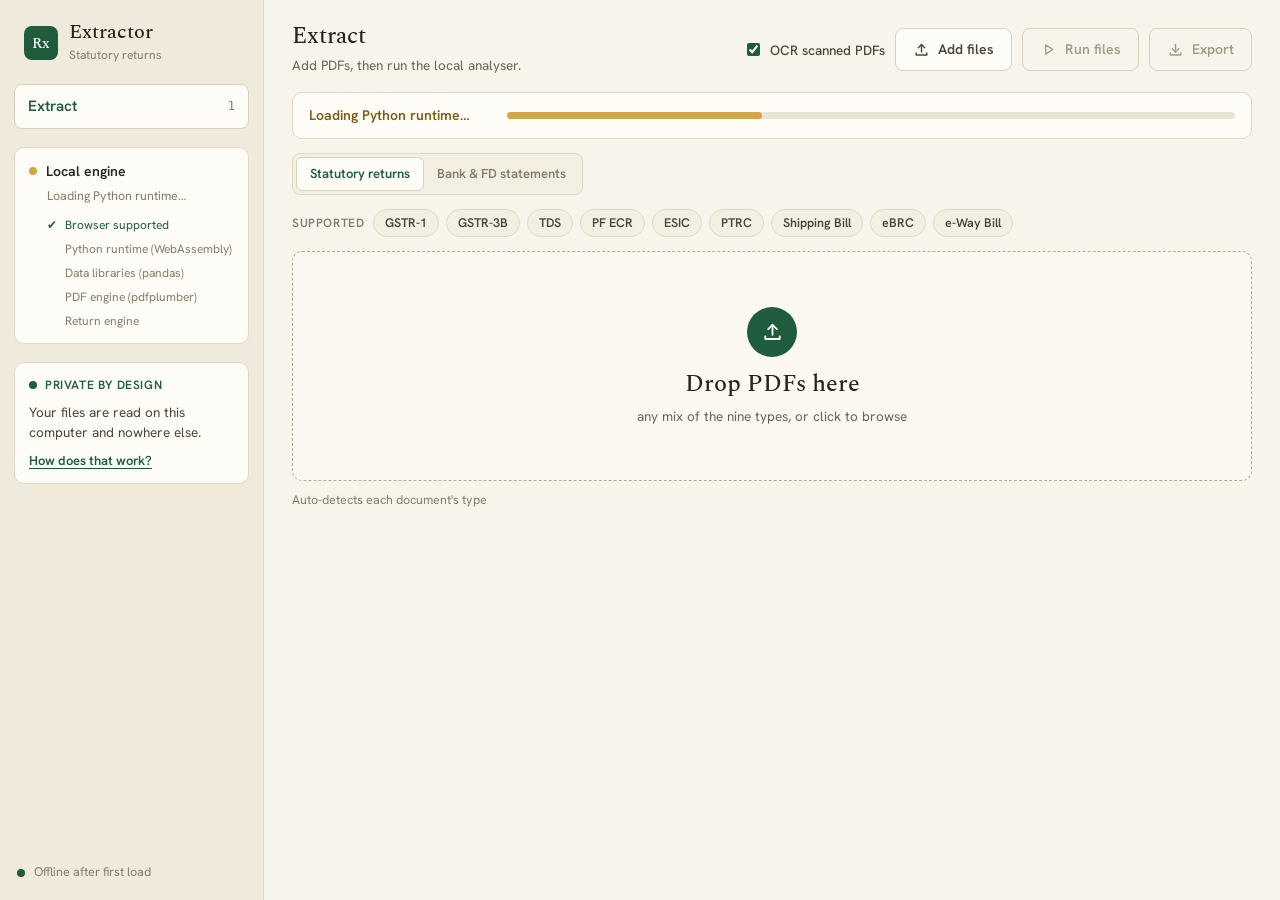
==== commit 40b5a27f: "feat: redesign extractor workspace" ====
--- a/web_app/index.html
+++ b/web_app/index.html
@@ -5,7 +5,8 @@
 <meta name="viewport" content="width=device-width, initial-scale=1.0">
 <title>Statutory Return Extractor</title>
 <meta name="description" content="Parse GSTR-1, GSTR-3B, TDS, PF, ESIC, PTRC and ICEGATE Shipping Bill PDFs into clean, verified CSV ledgers, entirely in your browser.">
-<link rel="stylesheet" href="themes/prime.css">
+<link rel="icon" href="data:,">
+<link rel="stylesheet" href="themes/workspace.css">
 </head>
 <body>
 
@@ -113,144 +114,174 @@
   </defs>
 </svg>
 
-<div class="edge" aria-hidden="true"></div>
-
-<!-- ===== Top bar: brand + status + offline pledge, one slim row ===== -->
-<header class="topbar">
-  <div class="wrap topbar-in">
+<div class="app-shell">
+  <aside class="sidebar">
     <div class="brand">
-      <span class="mark"><svg viewBox="0 0 24 24"><use href="#i-logo"/></svg></span>
-      <div class="brand-txt">
-        <h1 class="title">Statutory Return <em>Extractor</em></h1>
-        <div class="eyebrow">For audit working papers</div>
+      <span class="mark" aria-hidden="true">Rx</span>
+      <div>
+        <h1 class="title">Extractor</h1>
+        <span class="brand-sub">Statutory returns</span>
       </div>
     </div>
-    <div class="statusbar">
-      <span class="dot busy" id="dot"></span>
-      <span id="statusText">Loading engine…</span>
-    </div>
-    <div class="pledge-mini" title="Files never leave this device. No upload, no server, no network - every PDF is parsed in this browser via Python compiled to WebAssembly. Open DevTools → Network and watch it stay empty.">
-      <span class="stamp" aria-hidden="true">
-        <svg viewBox="0 0 24 24"><use href="#i-logo"/></svg>
-      </span>
-      <span class="pledge-txt">
-        <b>Private by design</b>
-        <span>Files stay on this device</span>
-      </span>
-    </div>
-  </div>
-</header>
-
-<div class="wrap main-wrap">
-
-  <!-- ===== Documents ===== -->
-  <section class="sec-main" data-sec="documents">
-    <div class="card drop-card">
-
-      <div class="tabs" role="tablist" aria-label="Workspace">
-        <button type="button" class="tab" id="tabDrop" role="tab" aria-selected="true" aria-controls="paneDrop">Drop &amp; parse</button>
-        <button type="button" class="tab" id="tabResults" role="tab" aria-selected="false" aria-controls="paneResults" tabindex="-1" hidden>Results<span class="tab-n" id="tabResultsN"></span></button>
-      </div>
-
-      <div class="pane active" id="paneDrop" role="tabpanel" aria-labelledby="tabDrop">
-
+
+    <nav class="tabs" role="tablist" aria-label="Workspace">
+      <button type="button" class="tab" id="tabDrop" role="tab" aria-selected="true" aria-controls="paneDrop">
+        <span>Extract</span><kbd>1</kbd>
+      </button>
+      <button type="button" class="tab" id="tabResults" role="tab" aria-selected="false" aria-controls="paneResults" tabindex="-1" hidden>
+        <span>Results</span><span class="tab-n" id="tabResultsN"></span>
+      </button>
+      <button type="button" class="tab" id="tabReconcile" role="tab" aria-selected="false" aria-controls="paneReconcile" tabindex="-1" hidden>
+        <span>Reconcile</span><span class="tab-n attention" id="tabReconcileN"></span>
+      </button>
+    </nav>
+
+    <section class="engine-card" aria-live="polite">
+      <div class="engine-summary">
+        <span class="dot busy" id="dot"></span>
+        <strong>Local engine</strong>
+      </div>
+      <div class="engine-status" id="statusText">Loading engine...</div>
       <ol id="bootDiag" class="diag" hidden></ol>
+    </section>
+
+    <button class="privacy-card" id="privacyOpen" type="button" aria-haspopup="dialog">
+      <span class="privacy-label"><span class="privacy-dot"></span>Private by design</span>
+      <span>Your files are read on this computer and nowhere else.</span>
+      <span class="privacy-link">How does that work?</span>
+    </button>
+
+    <div class="offline-note"><span class="dot ok"></span>Offline after first load</div>
+  </aside>
+
+  <main class="workspace">
+    <section class="pane active" id="paneDrop" role="tabpanel" aria-labelledby="tabDrop">
+      <header class="view-header">
+        <div>
+          <h2>Extract</h2>
+          <p>Add PDFs, then run the local analyser.</p>
+        </div>
+        <div class="view-actions">
+          <label class="ocr-toggle" title="Runs OCR on this device. Scanned Shipping Bills are identified and skipped because their detailed values cannot be verified safely.">
+            <input type="checkbox" id="ocrEnabled" checked> OCR scanned PDFs
+          </label>
+          <button class="btn secondary" id="addFiles" type="button">
+            <svg viewBox="0 0 24 24" aria-hidden="true"><use href="#i-upload"/></svg>Add files
+          </button>
+          <button class="btn primary" id="run" disabled>
+            <svg viewBox="0 0 24 24" aria-hidden="true"><use href="#i-play"/></svg><span id="runLabel">Run files</span>
+          </button>
+          <button class="btn secondary cancel-ocr" id="cancelOcr" type="button" hidden>
+            <svg viewBox="0 0 24 24" aria-hidden="true"><use href="#i-stop"/></svg>Stop OCR
+          </button>
+          <button class="btn secondary" type="button" disabled title="Available after parsing">
+            <svg viewBox="0 0 24 24" aria-hidden="true"><use href="#i-download"/></svg>Export
+          </button>
+        </div>
+      </header>
+
+      <div class="activity-strip" id="activityStrip" hidden>
+        <span id="activityText">Working...</span>
+        <span class="activity-track" aria-hidden="true"><span></span></span>
+      </div>
 
       <div class="mode-switch" role="radiogroup" aria-label="Choose document family">
         <button type="button" class="mode-btn active" data-mode="auto" role="radio" aria-checked="true">Statutory returns</button>
         <button type="button" class="mode-btn" data-mode="bank" role="radio" aria-checked="false">Bank &amp; FD statements</button>
       </div>
 
-      <ul class="types" id="statutoryTypes" aria-label="Statutory document types handled">
-        <li class="type t-gstr1"><span class="tplate"><svg viewBox="0 0 24 24"><use href="#i-gstr1"/></svg></span><b>GSTR-1</b><i>Outward supplies</i></li>
-        <li class="type t-gstr3b"><span class="tplate"><svg viewBox="0 0 24 24"><use href="#i-gstr3b"/></svg></span><b>GSTR-3B</b><i>Monthly summary</i></li>
-        <li class="type t-tds"><span class="tplate"><svg viewBox="0 0 24 24"><use href="#i-tds"/></svg></span><b>TDS</b><i>Challan 281</i></li>
-        <li class="type t-pf"><span class="tplate"><svg viewBox="0 0 24 24"><use href="#i-pf"/></svg></span><b>PF ECR</b><i>EPFO challan</i></li>
-        <li class="type t-esic"><span class="tplate"><svg viewBox="0 0 24 24"><use href="#i-esic"/></svg></span><b>ESIC</b><i>Challan</i></li>
-        <li class="type t-ptrc"><span class="tplate"><svg viewBox="0 0 24 24"><use href="#i-ptrc"/></svg></span><b>PTRC</b><i>Form IIIB</i></li>
-        <li class="type t-sb"><span class="tplate"><svg viewBox="0 0 24 24"><use href="#i-sb"/></svg></span><b>Shipping Bill</b><i>ICEGATE export</i></li>
-        <li class="type t-ebrc"><span class="tplate"><svg viewBox="0 0 24 24"><use href="#i-ebrc"/></svg></span><b>eBRC</b><i>DGFT realisation</i></li>
-        <li class="type t-ewb"><span class="tplate"><svg viewBox="0 0 24 24"><use href="#i-ewb"/></svg></span><b>e-Way Bill</b><i>GST transit</i></li>
-      </ul>
-
-      <ul class="types banking-types" id="bankingTypes" aria-label="Bank document types handled" hidden>
-        <li class="type t-bank"><span class="tplate"><svg viewBox="0 0 24 24"><use href="#i-bank"/></svg></span><b>Bank Statement</b><i>Current &amp; savings</i></li>
-        <li class="type t-loan"><span class="tplate"><svg viewBox="0 0 24 24"><use href="#i-bank"/></svg></span><b>Loan &amp; CC</b><i>PCFC and cash credit</i></li>
-        <li class="type t-fd"><span class="tplate"><svg viewBox="0 0 24 24"><use href="#i-fd"/></svg></span><b>Fixed Deposits</b><i>Balance &amp; interest</i></li>
-      </ul>
+      <div class="supported-row">
+        <span class="supported-label">Supported</span>
+        <ul class="types" id="statutoryTypes" aria-label="Statutory document types handled">
+          <li class="type">GSTR-1</li><li class="type">GSTR-3B</li><li class="type">TDS</li>
+          <li class="type">PF ECR</li><li class="type">ESIC</li><li class="type">PTRC</li>
+          <li class="type">Shipping Bill</li><li class="type">eBRC</li><li class="type">e-Way Bill</li>
+        </ul>
+        <ul class="types" id="bankingTypes" aria-label="Bank document types handled" hidden>
+          <li class="type">Bank statement</li><li class="type">Loan &amp; CC</li><li class="type">Fixed deposits</li>
+        </ul>
+      </div>
 
       <div id="drop" class="drop" role="button" tabindex="0" aria-label="Drop PDFs here or press Enter to browse">
         <span class="drop-ic"><svg viewBox="0 0 24 24"><use href="#i-upload"/></svg></span>
         <div class="drop-big">Drop PDFs here</div>
-        <div class="drop-small" id="dropHelp">any mix of the nine types · or click to browse</div>
+        <div class="drop-small" id="dropHelp">any mix of the nine types, or click to browse</div>
         <input type="file" id="picker" accept="application/pdf" multiple hidden>
       </div>
 
-      <div id="filesBar" class="files-bar"></div>
+      <div class="queue-head" id="filesBar"></div>
       <div id="fileChips" class="fchips"></div>
-      <div id="files" class="files"></div>
-
-      <div class="run-row">
-        <button class="btn" id="run" disabled>
-          <svg viewBox="0 0 24 24" aria-hidden="true"><use href="#i-play"/></svg>
-          Run and Report
+      <div class="files-table" id="filesTable">
+        <div class="files-columns"><span>File</span><span>Type</span><span>Status</span><span>Size</span><span></span></div>
+        <div id="files" class="files"></div>
+      </div>
+      <span class="run-hint" id="runHint">Auto-detects each document's type</span>
+      <div id="log" class="log"></div>
+    </section>
+
+    <section class="pane pane-results" id="paneResults" role="tabpanel" aria-labelledby="tabResults" hidden>
+      <header class="view-header">
+        <div><h2>Results</h2><p>Review the ledger before exporting the workbook.</p></div>
+        <a class="btn primary export-link" id="exportWorkbook" aria-disabled="true">
+          <svg viewBox="0 0 24 24" aria-hidden="true"><use href="#i-download"/></svg>Export workbook
+        </a>
+      </header>
+
+      <div id="results" class="results"></div>
+      <div id="kpis" class="kpis"></div>
+
+      <section class="rsec">
+        <div class="rsec-head">Overview</div>
+        <div id="dashTable" class="tbl-wrap table-frame"></div>
+      </section>
+
+      <section class="rsec" id="reviewSec" hidden>
+        <div class="rsec-head">Review evidence</div>
+        <div id="reviewDetails" class="review-list"></div>
+      </section>
+
+      <section class="rsec">
+        <div class="rsec-head records-head">
+          <span>Records</span><span class="count" id="recCount" aria-live="polite"></span>
+          <label class="record-filter"><select id="filterType" aria-label="Filter by return type"><option value="">All types</option></select></label>
+          <label class="record-filter"><select id="filterFY" aria-label="Filter by financial year"><option value="">All years</option></select></label>
+          <label class="record-filter"><select id="filterStatus" aria-label="Filter by status"><option value="">All states</option></select></label>
+          <label class="flagtoggle"><input type="checkbox" id="flaggedOnly"> Flagged only</label>
+        </div>
+        <div id="badFiles"></div>
+        <div id="recTable" class="tbl-wrap tall table-frame"></div>
+      </section>
+    </section>
+
+    <section class="pane pane-reconcile" id="paneReconcile" role="tabpanel" aria-labelledby="tabReconcile" hidden>
+      <header class="view-header">
+        <div><h2>Reconcile</h2><p>Declared and paid amounts are compared by head and period. Mismatches appear first.</p></div>
+        <button class="btn secondary" type="button" disabled title="Export from Results after reviewing mismatches">
+          <svg viewBox="0 0 24 24" aria-hidden="true"><use href="#i-download"/></svg>Export
         </button>
-        <button class="btn cancel-ocr" id="cancelOcr" type="button" hidden>
-          <svg viewBox="0 0 24 24" aria-hidden="true"><use href="#i-stop"/></svg>
-          Stop OCR
-        </button>
-        <label class="ocr-toggle" title="Runs the bundled OCR engine in this browser only. Scanned Shipping Bills are skipped because their tables and claim values cannot be verified safely.">
-          <input type="checkbox" id="ocrEnabled" checked> OCR scanned PDFs
-        </label>
-        <span class="run-hint" id="runHint">Auto-detects each document’s type</span>
-      </div>
-      <div id="log" class="log"></div>
-
-      </div><!-- /paneDrop -->
-
-      <div class="pane pane-results" id="paneResults" role="tabpanel" aria-labelledby="tabResults" hidden>
-
-        <div class="rsec">
-          <div class="rsec-head">Download</div>
-          <div id="results" class="results"></div>
-        </div>
-
-        <div class="rsec">
-          <div class="rsec-head">Overview</div>
-          <div id="kpis" class="kpis"></div>
-          <div id="dashTable" class="tbl-wrap"></div>
-        </div>
-
-        <div class="rsec" id="reconSec" hidden>
-          <div class="rsec-head">Reconciliation
-            <span class="count" id="reconCount" aria-live="polite"></span>
-          </div>
-          <div id="reconTable" class="tbl-wrap"></div>
-        </div>
-
-        <div class="rsec" id="reviewSec" hidden>
-          <div class="rsec-head">Review Evidence</div>
-          <div id="reviewDetails" class="tbl-wrap"></div>
-        </div>
-
-        <div class="rsec">
-          <div class="rsec-head">Records
-            <span class="count" id="recCount" aria-live="polite"></span>
-            <label class="record-filter"><select id="filterType" aria-label="Filter by return type"><option value="">All types</option></select></label>
-            <label class="record-filter"><select id="filterFY" aria-label="Filter by financial year"><option value="">All years</option></select></label>
-            <label class="record-filter"><select id="filterStatus" aria-label="Filter by status"><option value="">All states</option></select></label>
-            <label class="flagtoggle"><input type="checkbox" id="flaggedOnly"> Flagged only</label>
-          </div>
-          <div id="badFiles"></div>
-          <div id="recTable" class="tbl-wrap tall"></div>
-        </div>
-
-      </div><!-- /paneResults -->
-
-    </div>
-  </section>
-
-</div><!-- /main-wrap -->
+      </header>
+      <section class="rsec reconcile-section" id="reconSec" hidden>
+        <div class="rsec-head">Comparison <span class="count" id="reconCount" aria-live="polite"></span></div>
+        <div id="reconTable" class="tbl-wrap table-frame"></div>
+      </section>
+      <div class="empty-state" id="reconEmpty">Run files to see reconciliations.</div>
+    </section>
+  </main>
+</div>
+
+<dialog class="privacy-dialog" id="privacyDialog" aria-labelledby="privacyTitle">
+  <button class="dialog-close" id="privacyClose" type="button" aria-label="Close">&times;</button>
+  <span class="dialog-eyebrow">Private by design</span>
+  <h2 id="privacyTitle">Your documents stay on this device.</h2>
+  <p>The analyser is downloaded to your browser. When you add a PDF, it moves only into the browser's working memory. There is no document upload and no server-side processing.</p>
+  <ol>
+    <li><b>Add PDFs.</b> They remain in this browser tab.</li>
+    <li><b>Run the analyser.</b> WebAssembly and local OCR use your computer's processor.</li>
+    <li><b>Download Excel.</b> The workbook is created locally for you.</li>
+    <li><b>Close the tab.</b> The working document data is discarded.</li>
+  </ol>
+  <div class="privacy-proof"><span class="dot ok"></span>The analyser keeps working after the first load even when the internet is disconnected.</div>
+</dialog>
 
 <noscript>
   <div style="max-width:640px;margin:40px auto;padding:16px;border:1px solid #c66;border-radius:8px;font-family:sans-serif">
--- a/web_app/themes/workspace.css
+++ b/web_app/themes/workspace.css
@@ -0,0 +1,324 @@
+@font-face { font-family: 'Spectral'; src: url('../fonts/Spectral-500-normal-latin.woff2') format('woff2'); font-weight: 500; font-style: normal; font-display: swap; }
+@font-face { font-family: 'Hanken Grotesk'; src: url('../fonts/HankenGrotesk-400-normal-latin.woff2') format('woff2'); font-weight: 400; font-style: normal; font-display: swap; }
+@font-face { font-family: 'Hanken Grotesk'; src: url('../fonts/HankenGrotesk-500-normal-latin.woff2') format('woff2'); font-weight: 500; font-style: normal; font-display: swap; }
+@font-face { font-family: 'Hanken Grotesk'; src: url('../fonts/HankenGrotesk-600-normal-latin.woff2') format('woff2'); font-weight: 600; font-style: normal; font-display: swap; }
+
+:root {
+  --canvas: #f7f4eb;
+  --panel: #fdfcf7;
+  --sidebar: #efeadb;
+  --inset: #f3efe2;
+  --border: #e0d9c5;
+  --control-border: #d8d1bc;
+  --ink: #26231c;
+  --body: #4a4538;
+  --muted: #6b6455;
+  --faint: #847d6b;
+  --disabled: #a49b85;
+  --green: #1f5c3d;
+  --green-dark: #164329;
+  --green-wash: #eef3ec;
+  --green-border: #cfdcd0;
+  --green-pill: #e7efe4;
+  --amber: #d3a544;
+  --amber-text: #7d5a10;
+  --amber-wash: #faf3e2;
+  --amber-pill: #f0dfbc;
+  --error: #8a3a2e;
+  --font-display: 'Spectral', Georgia, serif;
+  --font-body: 'Hanken Grotesk', system-ui, sans-serif;
+  --font-mono: 'Cascadia Mono', 'SFMono-Regular', Consolas, monospace;
+}
+
+* { box-sizing: border-box; }
+[hidden] { display: none !important; }
+html { min-width: 320px; height: 100%; -webkit-text-size-adjust: 100%; }
+body {
+  min-height: 100%; margin: 0; overflow: hidden;
+  background: var(--canvas); color: var(--ink);
+  font: 400 14px/1.5 var(--font-body);
+  -webkit-font-smoothing: antialiased;
+}
+button, input, select { font: inherit; }
+button, a, [role='button'] { -webkit-tap-highlight-color: transparent; }
+.sprite { position: absolute; }
+
+.app-shell { display: grid; grid-template-columns: 264px minmax(0, 1fr); min-height: 100vh; min-height: 100dvh; }
+.sidebar {
+  min-height: 0; padding: 22px 14px 18px; overflow-y: auto;
+  background: var(--sidebar); border-right: 1px solid var(--border);
+  display: flex; flex-direction: column; gap: 0;
+}
+.brand { display: flex; align-items: center; gap: 11px; padding: 0 10px 20px; }
+.mark {
+  width: 34px; height: 34px; flex: none; display: grid; place-items: center;
+  border-radius: 8px; background: var(--green); color: #fff;
+  font: 500 15px/1 var(--font-display);
+}
+.title { margin: 0; font: 500 20px/1.05 var(--font-display); letter-spacing: 0; }
+.brand-sub { display: block; margin-top: 3px; color: var(--faint); font-size: 12px; }
+
+.tabs { display: flex; flex-direction: column; gap: 3px; }
+.tab {
+  width: 100%; min-height: 44px; padding: 10px 13px;
+  border: 1px solid transparent; border-radius: 8px; background: transparent;
+  color: var(--body); cursor: pointer; text-align: left;
+  display: flex; align-items: center; justify-content: space-between; gap: 12px;
+  font-weight: 600; font-size: 15px;
+}
+.tab:hover { background: rgba(253, 252, 247, .55); }
+.tab[aria-selected='true'] { background: var(--panel); border-color: var(--control-border); color: var(--green); }
+.tab:focus-visible, .btn:focus-visible, .privacy-card:focus-visible, .drop:focus-visible,
+.clear-all:focus-visible, .evidence-btn:focus-visible, select:focus-visible {
+  outline: 2px solid var(--green); outline-offset: 2px;
+}
+.tab kbd { color: var(--faint); background: transparent; font: 500 12px var(--font-mono); }
+.tab-n {
+  min-width: 26px; padding: 2px 9px; border-radius: 100px;
+  background: var(--border); color: var(--body); text-align: center;
+  font: 600 12px var(--font-body);
+}
+.tab-n:empty { display: none; }
+.tab-n.attention { color: var(--amber-text); background: var(--amber-pill); }
+
+.engine-card, .privacy-card {
+  margin-top: 18px; padding: 13px 14px; border: 1px solid var(--border);
+  border-radius: 10px; background: var(--panel); color: var(--body);
+}
+.engine-summary { display: flex; align-items: center; gap: 9px; color: var(--ink); font-size: 14px; }
+.engine-status { margin: 5px 0 0 18px; color: var(--faint); font-size: 12.5px; line-height: 1.4; }
+.dot { width: 8px; height: 8px; flex: none; border-radius: 50%; background: var(--faint); }
+.dot.ok { background: var(--green); }
+.dot.err { background: var(--error); }
+.dot.busy { background: var(--amber); animation: pulse 1.2s ease-in-out infinite; }
+@keyframes pulse { 50% { opacity: .35; } }
+
+.diag { list-style: none; margin: 12px 0 0 18px; padding: 0; display: flex; flex-direction: column; gap: 6px; }
+.diag-step { color: var(--faint); font-size: 12px; }
+.diag-step.ok { color: var(--green); }
+.diag-step.err { color: var(--error); }
+.diag-mark { display: inline-block; width: 18px; }
+.diag-reason { margin: 4px 0 0 18px; color: var(--error); line-height: 1.4; }
+
+.privacy-card { width: 100%; cursor: pointer; text-align: left; display: flex; flex-direction: column; gap: 8px; }
+.privacy-card:hover { border-color: var(--green-border); background: var(--green-wash); }
+.privacy-label {
+  display: flex; align-items: center; gap: 8px; color: var(--green);
+  font-size: 12px; font-weight: 600; letter-spacing: .6px; text-transform: uppercase;
+}
+.privacy-dot { width: 8px; height: 8px; border-radius: 50%; background: var(--green); }
+.privacy-card > span:nth-child(2) { font-size: 13.5px; line-height: 1.5; }
+.privacy-link { color: var(--green); font-size: 13px; font-weight: 600; text-decoration: underline; text-underline-offset: 3px; }
+.offline-note { margin-top: auto; padding: 18px 3px 0; display: flex; align-items: center; gap: 9px; color: var(--faint); font-size: 12.5px; }
+
+.workspace { min-width: 0; height: 100vh; height: 100dvh; overflow: hidden; }
+.pane { height: 100%; overflow-y: auto; padding: 24px 28px 36px; }
+.pane:not(.active) { display: none; }
+.view-header { display: flex; align-items: center; justify-content: space-between; gap: 24px; margin-bottom: 16px; }
+.view-header h2 { margin: 0; font: 500 23px/1.15 var(--font-display); letter-spacing: 0; }
+.view-header p { margin: 5px 0 0; color: var(--muted); font-size: 13.5px; }
+.view-actions { display: flex; align-items: center; justify-content: flex-end; gap: 10px; flex-wrap: wrap; }
+
+.btn {
+  min-height: 42px; padding: 10px 17px; border: 1px solid var(--control-border); border-radius: 8px;
+  background: var(--panel); color: var(--body); cursor: pointer; text-decoration: none;
+  display: inline-flex; align-items: center; justify-content: center; gap: 8px;
+  font-size: 14px; font-weight: 600; white-space: nowrap;
+}
+.btn svg { width: 17px; height: 17px; fill: none; stroke: currentColor; stroke-width: 1.9; stroke-linecap: round; stroke-linejoin: round; }
+.btn.primary { background: var(--green); border-color: var(--green); color: #fff; }
+.btn.primary:hover:not(:disabled) { background: var(--green-dark); border-color: var(--green-dark); }
+.btn.secondary:hover:not(:disabled) { border-color: var(--green); color: var(--green); }
+.btn:disabled, .btn[aria-disabled='true'] { background: transparent; border-color: var(--control-border); color: var(--disabled); cursor: not-allowed; pointer-events: none; }
+.cancel-ocr { color: var(--error); }
+.ocr-toggle { display: inline-flex; align-items: center; gap: 7px; color: var(--body); cursor: pointer; font-size: 13.5px; font-weight: 500; white-space: nowrap; }
+.ocr-toggle input, .flagtoggle input { accent-color: var(--green); }
+
+.activity-strip {
+  margin-bottom: 14px; padding: 12px 16px; border: 1px solid var(--border); border-radius: 10px;
+  background: var(--panel); display: grid; grid-template-columns: minmax(180px, auto) minmax(120px, 1fr); align-items: center; gap: 18px;
+  color: var(--amber-text); font-weight: 600;
+}
+.activity-strip.error { color: var(--error); border-color: #d9bdb6; }
+.activity-track { height: 7px; overflow: hidden; border-radius: 100px; background: #eae4d3; }
+.activity-track span { display: block; width: 35%; height: 100%; border-radius: inherit; background: var(--amber); animation: activity 1.15s ease-in-out infinite; }
+@keyframes activity { from { transform: translateX(-110%); } to { transform: translateX(300%); } }
+
+.mode-switch { display: inline-flex; padding: 3px; margin-bottom: 14px; border: 1px solid var(--border); border-radius: 8px; background: var(--inset); }
+.mode-btn { min-height: 34px; padding: 6px 13px; border: 0; border-radius: 6px; background: transparent; color: var(--faint); cursor: pointer; font-size: 13px; font-weight: 600; }
+.mode-btn.active { background: var(--panel); color: var(--green); border: 1px solid var(--control-border); }
+.mode-btn:disabled { opacity: .5; cursor: wait; }
+
+.supported-row { display: flex; align-items: center; gap: 9px; margin-bottom: 14px; min-height: 28px; }
+.supported-label { color: var(--faint); font-size: 12px; font-weight: 600; letter-spacing: .6px; text-transform: uppercase; }
+.types { display: flex; flex-wrap: wrap; gap: 7px; margin: 0; padding: 0; list-style: none; }
+.type { padding: 4px 11px; border: 1px solid var(--border); border-radius: 100px; background: var(--inset); color: var(--body); font-size: 12.5px; font-weight: 600; }
+
+.drop {
+  min-height: 230px; padding: 28px; border: 1.5px dashed #bda888; border-radius: 10px;
+  background: rgba(253, 252, 247, .5); cursor: pointer; text-align: center;
+  display: flex; flex-direction: column; align-items: center; justify-content: center;
+}
+.drop:hover, .drop.over { border-color: var(--green); background: var(--green-wash); }
+.drop-ic { width: 50px; height: 50px; margin-bottom: 13px; border-radius: 50%; background: var(--green); color: #fff; display: grid; place-items: center; }
+.drop-ic svg { width: 23px; height: 23px; fill: none; stroke: currentColor; stroke-width: 1.9; stroke-linecap: round; stroke-linejoin: round; }
+.drop-big { font: 500 24px/1.2 var(--font-display); }
+.drop-small { margin-top: 7px; color: var(--muted); font-size: 13.5px; }
+.has-files .drop { min-height: 76px; flex-direction: row; justify-content: flex-start; gap: 12px; padding: 12px 17px; text-align: left; }
+.has-files .drop-ic { width: 38px; height: 38px; margin: 0; }
+.has-files .drop-ic svg { width: 18px; height: 18px; }
+.has-files .drop-big { font: 600 14px var(--font-body); }
+.has-files .drop-small { margin: 0 0 0 auto; }
+
+.queue-head { margin-top: 15px; display: flex; align-items: center; justify-content: space-between; gap: 12px; }
+.queue-head:empty, .fchips:empty { display: none; }
+.files-n { color: var(--body); font-size: 13.5px; font-weight: 600; }
+.clear-all { padding: 5px 0; border: 0; background: none; color: var(--muted); cursor: pointer; font-size: 12.5px; font-weight: 600; text-decoration: underline; text-underline-offset: 3px; }
+.clear-all:hover { color: var(--error); }
+.fchips { display: flex; flex-wrap: wrap; gap: 7px; margin-top: 10px; }
+.fchip, .ftag, .pill {
+  display: inline-flex; align-items: center; gap: 5px; padding: 3px 9px;
+  border: 1px solid var(--border); border-radius: 100px; background: var(--inset);
+  color: var(--body); font-size: 12px; font-weight: 600;
+}
+.fchip.review, .pill.review { background: var(--amber-pill); border-color: var(--amber); color: var(--amber-text); }
+.fchip.err, .ftag.err, .pill.error { background: transparent; border-color: #d9bdb6; color: var(--error); }
+.pill.ok { background: var(--green-pill); border-color: var(--green-border); color: var(--green); }
+.ftag svg { width: 14px; height: 14px; fill: none; stroke: currentColor; stroke-width: 1.9; }
+
+.files-table { margin-top: 12px; overflow: hidden; border: 1px solid var(--border); border-radius: 10px; background: var(--panel); }
+.files-table:has(.files:empty) { display: none; }
+.files-columns, .f { display: grid; grid-template-columns: minmax(220px, 1fr) 130px 140px 80px 36px; gap: 12px; align-items: center; }
+.files-columns { padding: 10px 16px; background: var(--inset); color: var(--faint); font-size: 12px; font-weight: 600; letter-spacing: .5px; text-transform: uppercase; }
+.files { max-height: 280px; overflow-y: auto; }
+.f { min-height: 49px; padding: 9px 16px; border-top: 1px solid #f0ebdc; color: var(--body); }
+.f:first-child { border-top: 0; }
+.f:hover { background: #faf8f0; }
+.f .nm { overflow: hidden; text-overflow: ellipsis; white-space: nowrap; }
+.f .sz { grid-column: 4; text-align: right; color: var(--faint); font-family: var(--font-mono); font-size: 12.5px; }
+.f .rm { width: 28px; height: 28px; border: 1px solid transparent; border-radius: 7px; background: transparent; color: var(--faint); cursor: pointer; font-size: 17px; }
+.f:hover .rm { border-color: var(--control-border); background: var(--panel); }
+.f .rm:hover { color: var(--error); }
+.ftag { justify-self: start; }
+.file-status { color: var(--faint); font-size: 13px; }
+.file-status.ok { color: var(--green); font-weight: 600; }
+.file-status.review { color: var(--amber-text); font-weight: 600; }
+.run-hint { display: block; margin-top: 10px; color: var(--faint); font-size: 12.5px; }
+.log { display: none; max-height: 130px; overflow: auto; margin-top: 12px; padding: 12px 14px; border: 1px solid var(--border); border-radius: 8px; background: var(--inset); color: var(--body); white-space: pre-wrap; font: 12px/1.65 var(--font-mono); }
+.log.show { display: block; }
+
+.results { display: none; margin-bottom: 14px; }
+.results.show { display: block; }
+.result-ready { padding: 12px 18px; border: 1px solid var(--green-border); border-radius: 10px; background: var(--green-wash); color: var(--green); display: flex; justify-content: space-between; gap: 18px; font-weight: 600; }
+.result-ready span:last-child { color: var(--body); font-weight: 400; }
+.export-link[aria-disabled='false'] { pointer-events: auto; }
+
+.kpis { display: grid; grid-template-columns: repeat(auto-fit, minmax(120px, 1fr)); gap: 1px; margin-bottom: 20px; border: 1px solid var(--border); border-radius: 10px; overflow: hidden; background: var(--border); }
+.kpi { min-width: 0; padding: 14px 16px; background: var(--panel); }
+.kpi-v { overflow: hidden; text-overflow: ellipsis; font: 500 25px/1.1 var(--font-display); font-variant-numeric: tabular-nums; }
+.kpi-l { margin-top: 5px; color: var(--faint); font-size: 12px; font-weight: 600; letter-spacing: .6px; text-transform: uppercase; }
+.kpi.ok .kpi-v { color: var(--green); }
+.kpi.review .kpi-v { color: var(--amber-text); }
+.kpi.error .kpi-v { color: var(--error); }
+.kpi.clickable { cursor: pointer; }
+.kpi.clickable:hover { background: #faf8f0; }
+
+.rsec { margin-top: 22px; }
+.rsec-head { min-height: 34px; margin-bottom: 10px; display: flex; align-items: center; gap: 10px; color: var(--faint); font-size: 12.5px; font-weight: 600; letter-spacing: .6px; text-transform: uppercase; }
+.records-head { flex-wrap: wrap; }
+.records-head .count { margin-right: auto; }
+.count { color: var(--muted); font-weight: 400; letter-spacing: 0; text-transform: none; }
+.table-frame { border: 1px solid var(--border); border-radius: 10px; background: var(--panel); }
+.tbl-wrap { overflow-x: auto; }
+.tbl-wrap.tall { max-height: 55vh; overflow: auto; }
+.tbl { width: 100%; border-collapse: collapse; font-size: 13.5px; }
+.tbl th { padding: 10px 13px; background: var(--inset); color: var(--faint); border-bottom: 1px solid var(--border); text-align: left; white-space: nowrap; font-size: 12px; font-weight: 600; letter-spacing: .5px; text-transform: uppercase; }
+.tbl td { padding: 11px 13px; border-bottom: 1px solid #f0ebdc; color: var(--body); white-space: nowrap; }
+.tbl tbody tr:last-child td { border-bottom: 0; }
+.tbl tbody tr:hover { background: #faf8f0; }
+.tbl-wrap.tall thead th { position: sticky; top: 0; z-index: 1; }
+.tbl td.num { text-align: right; font-family: var(--font-mono); font-variant-numeric: tabular-nums; }
+.tbl td.rev { color: var(--amber-text); font-weight: 600; }
+.tbl td.err { color: var(--error); font-weight: 600; }
+.tbl .ell { max-width: 180px; overflow: hidden; text-overflow: ellipsis; }
+.tbl .flags { max-width: 280px; color: var(--muted); white-space: normal; }
+.tbl .src, .tbl .audit-score { color: var(--faint); }
+.tcell { display: inline-flex; align-items: center; gap: 7px; color: var(--body); font-weight: 600; }
+.tcell svg { width: 15px; height: 15px; fill: none; stroke: var(--green); stroke-width: 1.9; stroke-linecap: round; stroke-linejoin: round; }
+.kcell { display: inline-block; padding: 2px 8px; border: 1px solid var(--border); border-radius: 100px; background: var(--inset); color: var(--body); font-size: 12px; font-weight: 600; }
+.evidence-btn { min-height: 28px; padding: 3px 9px; border: 1px solid var(--control-border); border-radius: 7px; background: var(--panel); color: var(--green); cursor: pointer; font-size: 12px; font-weight: 600; }
+.review-list { overflow: hidden; border: 1px solid var(--border); border-radius: 10px; background: var(--panel); }
+.review-detail { padding: 12px 16px; border-bottom: 1px solid #f0ebdc; }
+.review-detail:last-child { border-bottom: 0; }
+.review-detail summary { cursor: pointer; color: var(--body); font-weight: 600; }
+.review-detail ul { color: var(--muted); }
+.review-meta { margin-top: 10px; color: var(--faint); font-size: 12.5px; }
+.record-filter select { min-height: 34px; max-width: 140px; padding: 5px 26px 5px 9px; border: 1px solid var(--control-border); border-radius: 7px; background: var(--panel); color: var(--body); font-size: 12.5px; font-weight: 600; }
+.flagtoggle { display: inline-flex; align-items: center; gap: 7px; color: var(--body); cursor: pointer; font-size: 12.5px; font-weight: 600; letter-spacing: 0; text-transform: none; }
+#badFiles:not(:empty) { margin-bottom: 12px; }
+.bad-head { padding: 8px 0; color: var(--faint); font-weight: 600; }
+.bad { padding: 9px 0; border-bottom: 1px solid var(--border); display: flex; gap: 12px; align-items: baseline; }
+.bad-nm { max-width: 230px; overflow: hidden; text-overflow: ellipsis; white-space: nowrap; }
+.bad-why { color: var(--muted); }
+.empty-state { padding: 40px; border: 1px dashed var(--control-border); border-radius: 10px; color: var(--faint); text-align: center; }
+
+.privacy-dialog { width: min(620px, calc(100vw - 32px)); padding: 30px; border: 1px solid var(--border); border-radius: 10px; background: var(--panel); color: var(--body); }
+.privacy-dialog::backdrop { background: rgba(38, 35, 28, .38); }
+.privacy-dialog h2 { max-width: 480px; margin: 8px 0 12px; color: var(--ink); font: 500 27px/1.2 var(--font-display); }
+.privacy-dialog p { font-size: 15px; line-height: 1.6; }
+.privacy-dialog ol { margin: 20px 0; padding-left: 22px; display: flex; flex-direction: column; gap: 10px; }
+.dialog-eyebrow { color: var(--green); font-size: 12px; font-weight: 600; letter-spacing: .7px; text-transform: uppercase; }
+.dialog-close { position: absolute; top: 14px; right: 14px; width: 32px; height: 32px; border: 1px solid var(--control-border); border-radius: 7px; background: var(--panel); color: var(--body); cursor: pointer; font-size: 20px; }
+.privacy-proof { padding: 13px 15px; border: 1px solid var(--green-border); border-radius: 8px; background: var(--green-wash); color: var(--green); display: flex; align-items: center; gap: 9px; font-weight: 600; }
+
+@media (max-width: 1050px) {
+  .view-header { align-items: flex-start; }
+  .view-actions { max-width: 590px; }
+  .files-columns, .f { grid-template-columns: minmax(190px, 1fr) 115px 120px 72px 32px; }
+}
+@media (max-width: 820px) {
+  body { overflow: auto; }
+  .app-shell { display: block; }
+  .sidebar { position: sticky; top: 0; z-index: 5; min-height: auto; padding: 10px 14px; border: 0; border-bottom: 1px solid var(--border); overflow: visible; }
+  .brand { padding: 0; }
+  .brand-sub, .engine-card, .privacy-card, .offline-note { display: none; }
+  .tabs { position: absolute; top: 10px; right: 14px; flex-direction: row; }
+  .tab { width: auto; min-height: 38px; padding: 7px 10px; }
+  .tab kbd { display: none; }
+  .workspace { height: auto; min-height: calc(100vh - 59px); overflow: visible; }
+  .pane { height: auto; min-height: calc(100vh - 59px); padding: 20px 16px 36px; overflow: visible; }
+  .view-header { flex-direction: column; }
+  .view-actions { width: 100%; justify-content: flex-start; }
+  .supported-row { align-items: flex-start; flex-direction: column; }
+  .files-columns { display: none; }
+  .files-table { border: 0; background: transparent; }
+  .f { grid-template-columns: minmax(140px, 1fr) auto auto 28px; border: 1px solid var(--border); border-radius: 8px; margin-bottom: 7px; background: var(--panel); }
+  .f .sz { display: none; }
+  .f .rm { grid-column: 4; }
+}
+@media (max-width: 560px) {
+  .title { font-size: 17px; }
+  .mark { width: 32px; height: 32px; }
+  .tab { font-size: 13px; }
+  .tab-n { display: none; }
+  .view-actions { display: grid; grid-template-columns: 1fr 1fr; }
+  .ocr-toggle { grid-column: 1 / -1; }
+  .btn { width: 100%; }
+  .mode-switch { width: 100%; }
+  .mode-btn { flex: 1; }
+  .drop { min-height: 190px; }
+  .has-files .drop { flex-wrap: wrap; }
+  .has-files .drop-small { width: 100%; margin: 0; }
+  .files-columns, .f { grid-template-columns: minmax(120px, 1fr) auto 28px; }
+  .f .ftag { grid-column: 2; }
+  .f .file-status { display: none; }
+  .f .rm { grid-column: 3; }
+  .activity-strip { grid-template-columns: 1fr; }
+  .kpis { grid-template-columns: repeat(2, 1fr); }
+  .record-filter { flex: 1 1 44%; }
+  .record-filter select { width: 100%; max-width: none; }
+  .result-ready { flex-direction: column; }
+}
+@media (prefers-reduced-motion: reduce) {
+  *, *::before, *::after { scroll-behavior: auto !important; animation: none !important; transition: none !important; }
+}
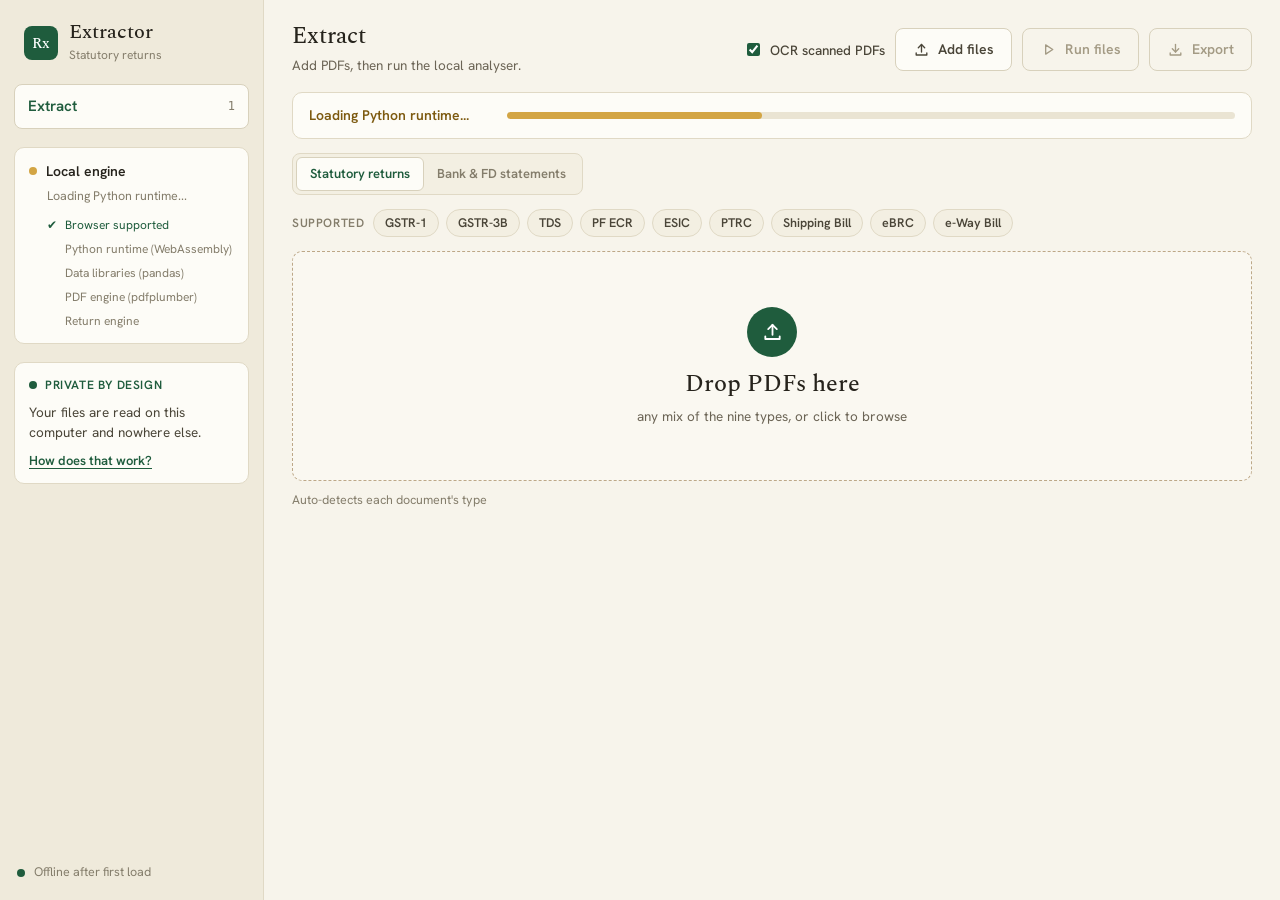
==== commit eb03579d: "perf: move parser off UI thread" ====
--- a/web_app/index.html
+++ b/web_app/index.html
@@ -307,7 +307,6 @@
   }
 })();
 </script>
-<script src="./pyodide/pyodide.js"></script>
 <script src="./ocr/tesseract.min.js"></script>
 <script src="app.js"></script>
 </body>
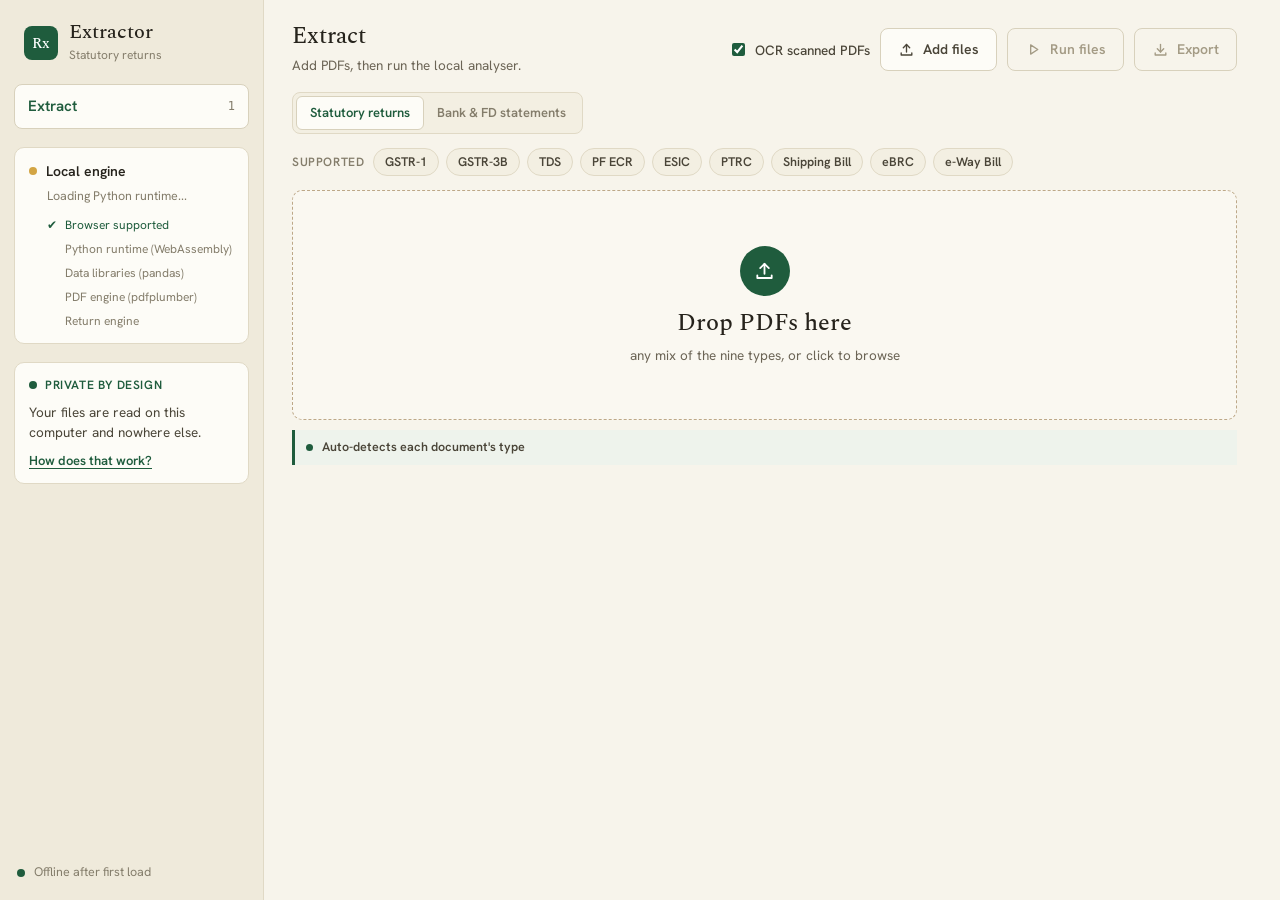
==== commit a60aa9f8: "feat: show real parsing progress" ====
--- a/web_app/index.html
+++ b/web_app/index.html
@@ -180,9 +180,19 @@
         </div>
       </header>
 
-      <div class="activity-strip" id="activityStrip" hidden>
-        <span id="activityText">Working...</span>
-        <span class="activity-track" aria-hidden="true"><span></span></span>
+      <div class="activity-strip" id="activityStrip" aria-live="polite" hidden>
+        <div class="activity-head">
+          <span id="activityText">Preparing files...</span>
+          <strong id="activityPercent">0%</strong>
+        </div>
+        <span class="activity-track" id="activityTrack" role="progressbar" aria-label="Processing progress" aria-valuemin="0" aria-valuemax="100" aria-valuenow="0">
+          <span id="activityBar"></span>
+        </span>
+        <div class="activity-facts">
+          <span><b id="progressParsed">0/0</b> Parsed</span>
+          <span><b id="progressFlags">Pending</b> Flags</span>
+          <span><b id="progressWorkbook">Waiting</b> Workbook</span>
+        </div>
       </div>
 
       <div class="mode-switch" role="radiogroup" aria-label="Choose document family">
@@ -209,13 +219,13 @@
         <input type="file" id="picker" accept="application/pdf" multiple hidden>
       </div>
 
+      <span class="run-hint" id="runHint">Auto-detects each document's type</span>
       <div class="queue-head" id="filesBar"></div>
       <div id="fileChips" class="fchips"></div>
       <div class="files-table" id="filesTable">
-        <div class="files-columns"><span>File</span><span>Type</span><span>Status</span><span>Size</span><span></span></div>
+        <div class="files-columns"><span>File</span><span>Type</span><span>Status</span><span class="num">Size</span><span></span></div>
         <div id="files" class="files"></div>
       </div>
-      <span class="run-hint" id="runHint">Auto-detects each document's type</span>
       <div id="log" class="log"></div>
     </section>
 
--- a/web_app/themes/workspace.css
+++ b/web_app/themes/workspace.css
@@ -112,7 +112,7 @@
 .offline-note { margin-top: auto; padding: 18px 3px 0; display: flex; align-items: center; gap: 9px; color: var(--faint); font-size: 12.5px; }
 
 .workspace { min-width: 0; height: 100vh; height: 100dvh; overflow: hidden; }
-.pane { height: 100%; overflow-y: auto; padding: 24px 28px 36px; }
+.pane { height: 100%; overflow-y: auto; overscroll-behavior: contain; scrollbar-gutter: stable; padding: 24px 28px 36px; }
 .pane:not(.active) { display: none; }
 .view-header { display: flex; align-items: center; justify-content: space-between; gap: 24px; margin-bottom: 16px; }
 .view-header h2 { margin: 0; font: 500 23px/1.15 var(--font-display); letter-spacing: 0; }
@@ -135,14 +135,24 @@
 .ocr-toggle input, .flagtoggle input { accent-color: var(--green); }
 
 .activity-strip {
-  margin-bottom: 14px; padding: 12px 16px; border: 1px solid var(--border); border-radius: 10px;
-  background: var(--panel); display: grid; grid-template-columns: minmax(180px, auto) minmax(120px, 1fr); align-items: center; gap: 18px;
-  color: var(--amber-text); font-weight: 600;
+  position: sticky; top: 0; z-index: 4; margin-bottom: 14px; padding: 10px 14px;
+  border: 1px solid #e2c98f; border-radius: 8px; background: #fffaf0;
+  display: grid; grid-template-columns: minmax(230px, .8fr) minmax(240px, 1fr) auto;
+  align-items: center; gap: 18px; color: var(--amber-text);
+  box-shadow: 0 4px 12px rgba(76, 60, 27, .08);
 }
 .activity-strip.error { color: var(--error); border-color: #d9bdb6; }
+.activity-strip.complete { color: var(--green); border-color: var(--green-border); background: var(--green-wash); }
+.activity-head { min-width: 0; display: flex; align-items: baseline; justify-content: space-between; gap: 12px; font-weight: 600; }
+.activity-head > span { overflow: hidden; text-overflow: ellipsis; white-space: nowrap; }
+.activity-head strong { flex: none; font: 600 12px var(--font-mono); }
 .activity-track { height: 7px; overflow: hidden; border-radius: 100px; background: #eae4d3; }
-.activity-track span { display: block; width: 35%; height: 100%; border-radius: inherit; background: var(--amber); animation: activity 1.15s ease-in-out infinite; }
-@keyframes activity { from { transform: translateX(-110%); } to { transform: translateX(300%); } }
+.activity-track span { display: block; width: 0; height: 100%; border-radius: inherit; background: var(--amber); transition: width .25s ease; }
+.activity-strip.complete .activity-track span { background: var(--green); }
+.activity-strip.error .activity-track span { background: var(--error); }
+.activity-facts { display: flex; align-items: center; justify-content: flex-end; gap: 16px; color: var(--muted); font-size: 12px; white-space: nowrap; }
+.activity-facts span { display: inline-flex; align-items: baseline; gap: 5px; }
+.activity-facts b { color: currentColor; font: 600 12px var(--font-mono); }
 
 .mode-switch { display: inline-flex; padding: 3px; margin-bottom: 14px; border: 1px solid var(--border); border-radius: 8px; background: var(--inset); }
 .mode-btn { min-height: 34px; padding: 6px 13px; border: 0; border-radius: 6px; background: transparent; color: var(--faint); cursor: pointer; font-size: 13px; font-weight: 600; }
@@ -190,8 +200,9 @@
 .files-table:has(.files:empty) { display: none; }
 .files-columns, .f { display: grid; grid-template-columns: minmax(220px, 1fr) 130px 140px 80px 36px; gap: 12px; align-items: center; }
 .files-columns { padding: 10px 16px; background: var(--inset); color: var(--faint); font-size: 12px; font-weight: 600; letter-spacing: .5px; text-transform: uppercase; }
-.files { max-height: 280px; overflow-y: auto; }
-.f { min-height: 49px; padding: 9px 16px; border-top: 1px solid #f0ebdc; color: var(--body); }
+.files-columns .num { text-align: right; }
+.files { max-height: 164px; overflow-y: auto; overscroll-behavior: contain; }
+.f { min-height: 40px; padding: 6px 16px; border-top: 1px solid #f0ebdc; color: var(--body); }
 .f:first-child { border-top: 0; }
 .f:hover { background: #faf8f0; }
 .f .nm { overflow: hidden; text-overflow: ellipsis; white-space: nowrap; }
@@ -203,7 +214,12 @@
 .file-status { color: var(--faint); font-size: 13px; }
 .file-status.ok { color: var(--green); font-weight: 600; }
 .file-status.review { color: var(--amber-text); font-weight: 600; }
-.run-hint { display: block; margin-top: 10px; color: var(--faint); font-size: 12.5px; }
+.run-hint {
+  display: flex; align-items: center; gap: 9px; margin-top: 10px; padding: 8px 11px;
+  border-left: 3px solid var(--green); background: var(--green-wash); color: var(--body);
+  font-size: 12.5px; font-weight: 600;
+}
+.run-hint::before { width: 7px; height: 7px; border-radius: 50%; background: var(--green); content: ''; }
 .log { display: none; max-height: 130px; overflow: auto; margin-top: 12px; padding: 12px 14px; border: 1px solid var(--border); border-radius: 8px; background: var(--inset); color: var(--body); white-space: pre-wrap; font: 12px/1.65 var(--font-mono); }
 .log.show { display: block; }
 
@@ -233,6 +249,7 @@
 .tbl-wrap.tall { max-height: 55vh; overflow: auto; }
 .tbl { width: 100%; border-collapse: collapse; font-size: 13.5px; }
 .tbl th { padding: 10px 13px; background: var(--inset); color: var(--faint); border-bottom: 1px solid var(--border); text-align: left; white-space: nowrap; font-size: 12px; font-weight: 600; letter-spacing: .5px; text-transform: uppercase; }
+.tbl th.num { text-align: right; }
 .tbl td { padding: 11px 13px; border-bottom: 1px solid #f0ebdc; color: var(--body); white-space: nowrap; }
 .tbl tbody tr:last-child td { border-bottom: 0; }
 .tbl tbody tr:hover { background: #faf8f0; }
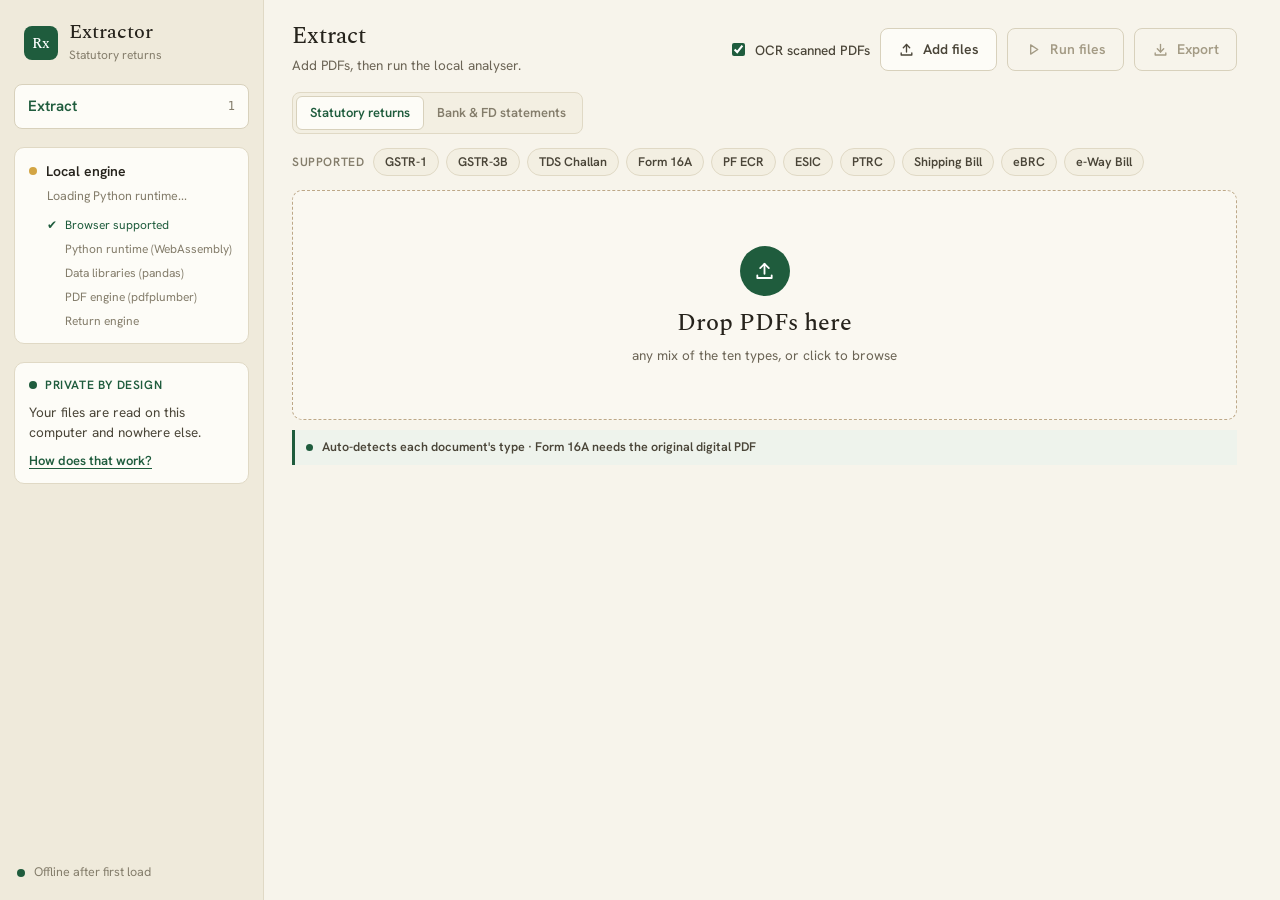
==== commit 7b06b649: "feat: expose Form 16A in UI" ====
--- a/web_app/index.html
+++ b/web_app/index.html
@@ -4,7 +4,7 @@
 <meta charset="UTF-8">
 <meta name="viewport" content="width=device-width, initial-scale=1.0">
 <title>Statutory Return Extractor</title>
-<meta name="description" content="Parse GSTR-1, GSTR-3B, TDS, PF, ESIC, PTRC and ICEGATE Shipping Bill PDFs into clean, verified CSV ledgers, entirely in your browser.">
+<meta name="description" content="Parse GSTR-1, GSTR-3B, TDS challan, Form 16A, PF ECR, ESIC, PTRC, Shipping Bill, eBRC and e-Way Bill PDFs into a verified workbook, entirely in your browser.">
 <link rel="icon" href="data:,">
 <link rel="stylesheet" href="themes/workspace.css">
 </head>
@@ -162,7 +162,7 @@
           <p>Add PDFs, then run the local analyser.</p>
         </div>
         <div class="view-actions">
-          <label class="ocr-toggle" title="Runs OCR on this device. Scanned Shipping Bills are identified and skipped because their detailed values cannot be verified safely.">
+          <label class="ocr-toggle" title="Runs OCR on this device. Scanned Shipping Bills are identified and skipped; Form 16A requires the original digital PDF.">
             <input type="checkbox" id="ocrEnabled" checked> OCR scanned PDFs
           </label>
           <button class="btn secondary" id="addFiles" type="button">
@@ -203,7 +203,7 @@
       <div class="supported-row">
         <span class="supported-label">Supported</span>
         <ul class="types" id="statutoryTypes" aria-label="Statutory document types handled">
-          <li class="type">GSTR-1</li><li class="type">GSTR-3B</li><li class="type">TDS</li>
+          <li class="type">GSTR-1</li><li class="type">GSTR-3B</li><li class="type">TDS Challan</li><li class="type" title="Original digital PDF required; scanned copies are not parsed.">Form 16A</li>
           <li class="type">PF ECR</li><li class="type">ESIC</li><li class="type">PTRC</li>
           <li class="type">Shipping Bill</li><li class="type">eBRC</li><li class="type">e-Way Bill</li>
         </ul>
@@ -215,11 +215,11 @@
       <div id="drop" class="drop" role="button" tabindex="0" aria-label="Drop PDFs here or press Enter to browse">
         <span class="drop-ic"><svg viewBox="0 0 24 24"><use href="#i-upload"/></svg></span>
         <div class="drop-big">Drop PDFs here</div>
-        <div class="drop-small" id="dropHelp">any mix of the nine types, or click to browse</div>
+        <div class="drop-small" id="dropHelp">any mix of the ten types, or click to browse</div>
         <input type="file" id="picker" accept="application/pdf" multiple hidden>
       </div>
 
-      <span class="run-hint" id="runHint">Auto-detects each document's type</span>
+      <span class="run-hint" id="runHint">Auto-detects each document's type · Form 16A needs the original digital PDF</span>
       <div class="queue-head" id="filesBar"></div>
       <div id="fileChips" class="fchips"></div>
       <div class="files-table" id="filesTable">
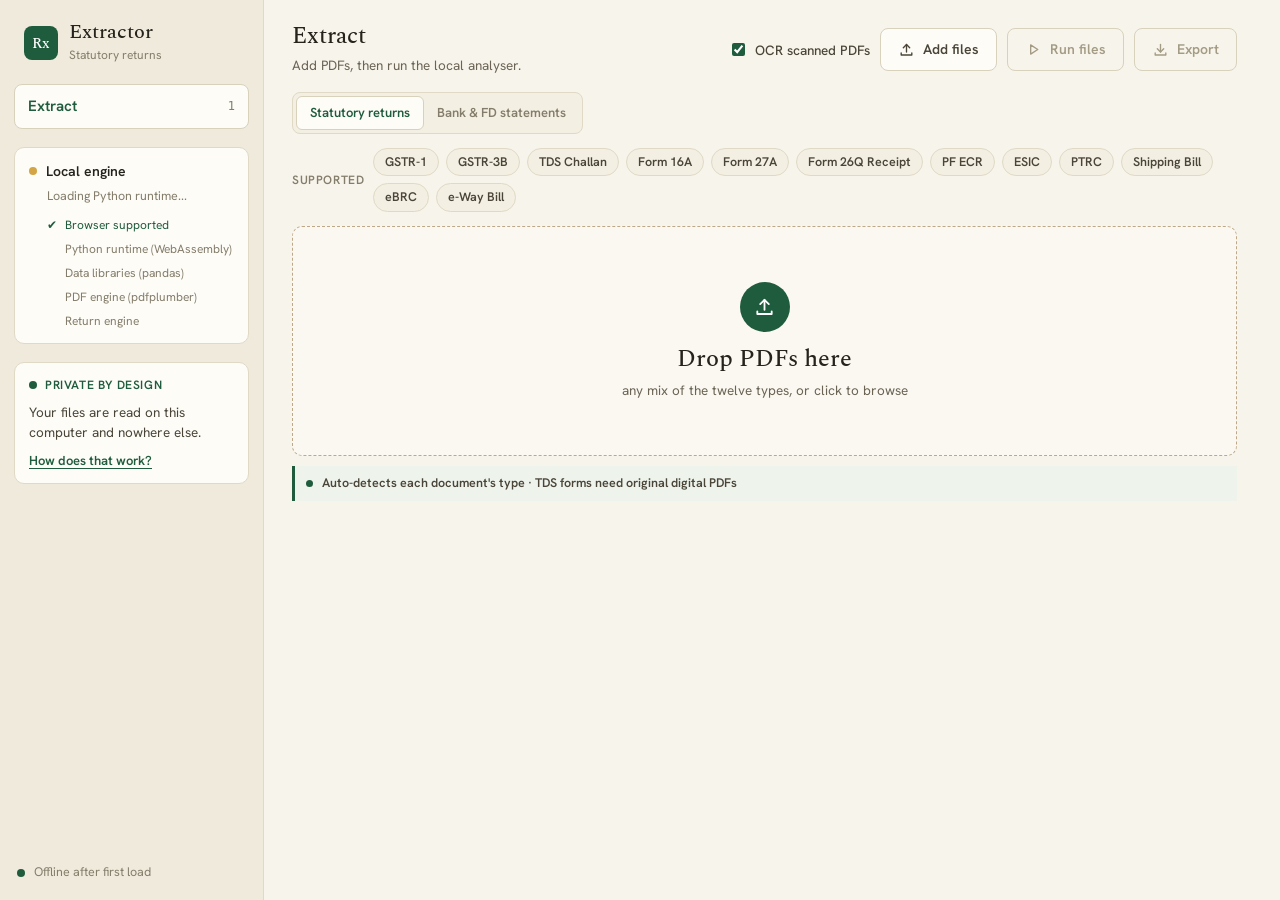
==== commit e1da33e7: "feat(tds): add Form 27A support Match 27A and 26Q receipts only within the same TAN and return form," ====
--- a/web_app/index.html
+++ b/web_app/index.html
@@ -4,7 +4,7 @@
 <meta charset="UTF-8">
 <meta name="viewport" content="width=device-width, initial-scale=1.0">
 <title>Statutory Return Extractor</title>
-<meta name="description" content="Parse GSTR-1, GSTR-3B, TDS challan, Form 16A, PF ECR, ESIC, PTRC, Shipping Bill, eBRC and e-Way Bill PDFs into a verified workbook, entirely in your browser.">
+<meta name="description" content="Parse GSTR-1, GSTR-3B, TDS challan, Forms 16A and 27A, Form 26Q receipts, PF ECR, ESIC, PTRC, Shipping Bill, eBRC and e-Way Bill PDFs into a verified workbook, entirely in your browser.">
 <link rel="icon" href="data:,">
 <link rel="stylesheet" href="themes/workspace.css">
 </head>
@@ -162,7 +162,7 @@
           <p>Add PDFs, then run the local analyser.</p>
         </div>
         <div class="view-actions">
-          <label class="ocr-toggle" title="Runs OCR on this device. Scanned Shipping Bills are identified and skipped; Form 16A requires the original digital PDF.">
+          <label class="ocr-toggle" title="Runs OCR on this device. Scanned Shipping Bills are identified and skipped; Forms 16A, 27A and 26Q receipts require the original digital PDF.">
             <input type="checkbox" id="ocrEnabled" checked> OCR scanned PDFs
           </label>
           <button class="btn secondary" id="addFiles" type="button">
@@ -203,7 +203,7 @@
       <div class="supported-row">
         <span class="supported-label">Supported</span>
         <ul class="types" id="statutoryTypes" aria-label="Statutory document types handled">
-          <li class="type">GSTR-1</li><li class="type">GSTR-3B</li><li class="type">TDS Challan</li><li class="type" title="Original digital PDF required; scanned copies are not parsed.">Form 16A</li>
+          <li class="type">GSTR-1</li><li class="type">GSTR-3B</li><li class="type">TDS Challan</li><li class="type" title="Original digital PDF required; scanned copies are not parsed.">Form 16A</li><li class="type" title="Original digital PDF required; scanned copies are not parsed.">Form 27A</li><li class="type" title="Original digital PDF required; scanned copies are not parsed.">Form 26Q Receipt</li>
           <li class="type">PF ECR</li><li class="type">ESIC</li><li class="type">PTRC</li>
           <li class="type">Shipping Bill</li><li class="type">eBRC</li><li class="type">e-Way Bill</li>
         </ul>
@@ -215,11 +215,11 @@
       <div id="drop" class="drop" role="button" tabindex="0" aria-label="Drop PDFs here or press Enter to browse">
         <span class="drop-ic"><svg viewBox="0 0 24 24"><use href="#i-upload"/></svg></span>
         <div class="drop-big">Drop PDFs here</div>
-        <div class="drop-small" id="dropHelp">any mix of the ten types, or click to browse</div>
+        <div class="drop-small" id="dropHelp">any mix of the twelve types, or click to browse</div>
         <input type="file" id="picker" accept="application/pdf" multiple hidden>
       </div>
 
-      <span class="run-hint" id="runHint">Auto-detects each document's type · Form 16A needs the original digital PDF</span>
+      <span class="run-hint" id="runHint">Auto-detects each document's type · TDS forms need original digital PDFs</span>
       <div class="queue-head" id="filesBar"></div>
       <div id="fileChips" class="fchips"></div>
       <div class="files-table" id="filesTable">
